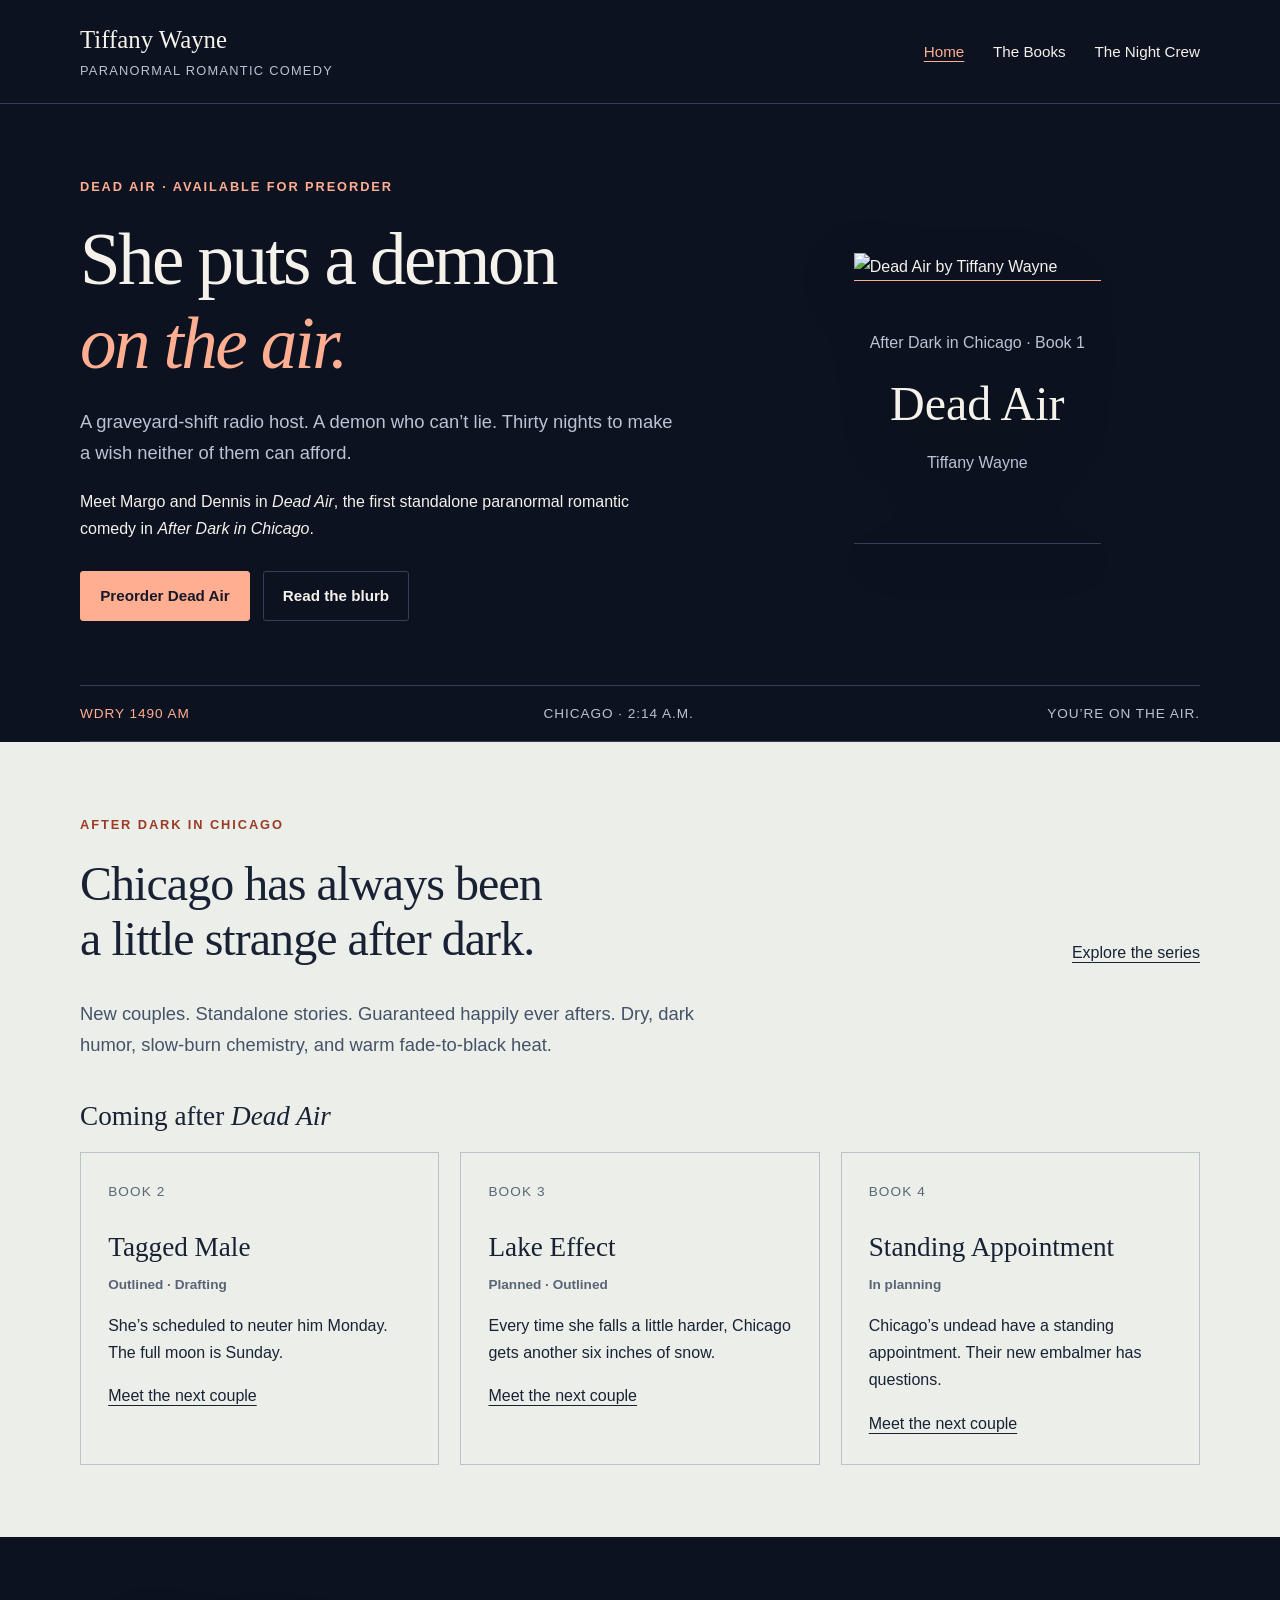
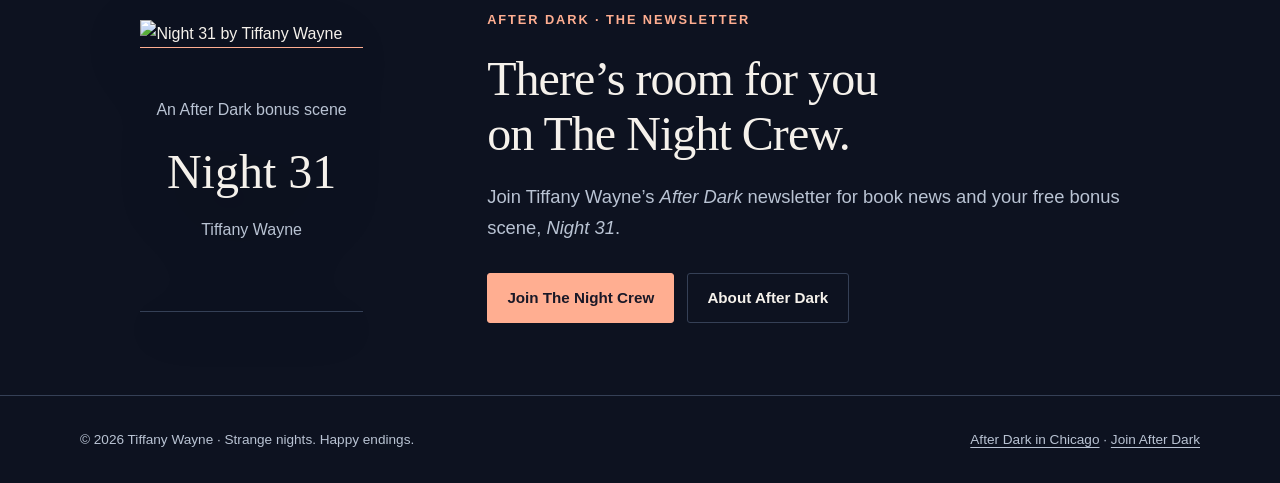
==== index.html @ 0538eb03 "Add files via upload" ====
<!doctype html>
<html lang="en"><head><meta charset="utf-8"><meta name="viewport" content="width=device-width,initial-scale=1"><title>Paranormal Romcoms After Dark | Tiffany Wayne</title><meta name="description" content="Discover Dead Air, a paranormal romantic comedy by Tiffany Wayne. Preorder Book 1 of After Dark in Chicago and join The Night Crew."><meta name="theme-color" content="#0d1220"><link rel="icon" href="assets/favicon.svg" type="image/svg+xml"><link rel="stylesheet" href="styles.css"><script src="site.js" defer></script></head><body><a class="skip" href="#main">Skip to content</a><header class="header"><div class="wrap nav"><a class="brand" href="index.html"><strong>Tiffany Wayne</strong><span>Paranormal romantic comedy</span></a><nav aria-label="Main navigation"><a href="index.html" aria-current="page">Home</a><a href="after-dark-in-chicago.html">The Books</a><a href="newsletter.html">The Night Crew</a></nav></div></header><main id="main"><div class="wrap"><section class="hero"><div><p class="eyebrow">Dead Air · Available for preorder</p><h1>She puts a demon<br><em>on the air.</em></h1><p class="lede">A graveyard-shift radio host. A demon who can’t lie. Thirty nights to make a wish neither of them can afford.</p><p>Meet Margo and Dennis in <em>Dead Air</em>, the first standalone paranormal romantic comedy in <em>After Dark in Chicago</em>.</p><div class="buttons"><a class="button" href="https://www.amazon.com/dp/B0HLY9PJB9">Preorder Dead Air</a><a class="button secondary" href="after-dark-in-chicago.html#dead-air">Read the blurb</a></div></div><div class="cover"><img data-cover src="assets/dead-air.webp" alt="Dead Air by Tiffany Wayne" fetchpriority="high" decoding="async"><div class="cover-fallback"><p>After Dark in Chicago · Book 1</p><strong>Dead Air</strong><p>Tiffany Wayne</p></div></div></section><div class="signal"><span>WDRY 1490 AM</span><span>Chicago · 2:14 a.m.</span><span>You’re on the air.</span></div></div><section class="section light"><div class="wrap"><p class="eyebrow">After Dark in Chicago</p><div class="section-head"><h2>Chicago has always been<br>a little strange after dark.</h2><a href="after-dark-in-chicago.html">Explore the series</a></div><p class="lede">New couples. Standalone stories. Guaranteed happily ever afters. Dry, dark humor, slow-burn chemistry, and warm fade-to-black heat.</p><h3 style="margin-top:2.5rem">Coming after <em>Dead Air</em></h3><div class="grid"><article class="card"><p class="number">BOOK 2</p><h3>Tagged Male</h3><p class="status">Outlined · Drafting</p><p>She’s scheduled to neuter him Monday. The full moon is Sunday.</p><a href="after-dark-in-chicago.html#tagged-male">Meet the next couple</a></article><article class="card"><p class="number">BOOK 3</p><h3>Lake Effect</h3><p class="status">Planned · Outlined</p><p>Every time she falls a little harder, Chicago gets another six inches of snow.</p><a href="after-dark-in-chicago.html#lake-effect">Meet the next couple</a></article><article class="card"><p class="number">BOOK 4</p><h3>Standing Appointment</h3><p class="status">In planning</p><p>Chicago’s undead have a standing appointment. Their new embalmer has questions.</p><a href="after-dark-in-chicago.html#standing-appointment">Meet the next couple</a></article></div></div></section><section class="section"><div class="wrap crew"><div class="cover"><img data-cover src="assets/night-31.webp" alt="Night 31 by Tiffany Wayne" loading="lazy" decoding="async"><div class="cover-fallback"><p>An After Dark bonus scene</p><strong>Night 31</strong><p>Tiffany Wayne</p></div></div><div><p class="eyebrow">After Dark · The newsletter</p><h2>There’s room for you<br>on The Night Crew.</h2><p class="lede">Join Tiffany Wayne’s <em>After Dark</em> newsletter for book news and your free bonus scene, <em>Night 31</em>.</p><div class="buttons"><a class="button" href="https://tiffany-wayne.kit.com/d0032a8fa7">Join The Night Crew</a><a class="button secondary" href="newsletter.html">About After Dark</a></div></div></div></section></main><footer class="footer"><div class="wrap footer-inner"><p>© 2026 Tiffany Wayne · Strange nights. Happy endings.</p><p><a href="after-dark-in-chicago.html">After Dark in Chicago</a> · <a href="https://tiffany-wayne.kit.com/d0032a8fa7">Join After Dark</a></p></div></footer></body></html>
---- styles.css ----
:root{--bg:#0d1220;--panel:#151e30;--ink:#f5f1eb;--muted:#b9c3d3;--accent:#ffae91;--line:#354056;--light:#ebeee9;--dark:#192234}*{box-sizing:border-box}html{scroll-behavior:smooth;scroll-padding-top:2rem}body{margin:0;background:var(--bg);color:var(--ink);font-family:Arial,Helvetica,sans-serif;font-size:1rem;line-height:1.7}a{color:inherit;text-underline-offset:.25em}a:hover{color:var(--accent)}a:focus-visible,summary:focus-visible{outline:3px solid #8ee1de;outline-offset:5px}img{max-width:100%;height:auto;display:block}.wrap{width:min(1120px,calc(100% - 3rem));margin:auto}.skip{position:absolute;top:-100px;left:1rem;background:var(--ink);color:var(--bg);padding:.5rem;z-index:4}.skip:focus{top:1rem}.header{border-bottom:1px solid var(--line)}.nav{display:flex;justify-content:space-between;align-items:center;gap:2rem;padding:1.5rem 0}.brand{text-decoration:none;display:grid;line-height:1.3;flex-shrink:0}.brand strong{font-family:Georgia,serif;font-size:1.55rem;font-weight:normal}.brand span{font-size:.8rem;color:var(--muted);letter-spacing:.1em;text-transform:uppercase;margin-top:.4rem}nav{display:flex;gap:1.8rem;align-items:center;flex-wrap:wrap}nav a{text-decoration:none;font-size:.95rem}nav a[aria-current=page]{color:var(--accent);text-decoration:underline}.eyebrow{font-size:.8rem;font-weight:bold;text-transform:uppercase;letter-spacing:.15em;color:var(--accent);margin:0 0 1.25rem}.hero{padding:4.5rem 0 4rem;display:grid;grid-template-columns:1.15fr .85fr;gap:4.5rem;align-items:center}h1,h2,h3{font-family:Georgia,'Times New Roman',serif;font-weight:normal;line-height:1.15;margin:0 0 1.25rem}h1{font-size:clamp(2.65rem,5.7vw,4.7rem);letter-spacing:-.035em}h1 em{color:var(--accent);font-style:italic}h2{font-size:clamp(2rem,4vw,3rem);letter-spacing:-.02em}h3{font-size:1.7rem}p{margin:0 0 1.2rem}.lede{font-size:1.15rem;color:var(--muted);max-width:40rem}.buttons{display:flex;flex-wrap:wrap;gap:.8rem;margin-top:1.8rem}.button{display:inline-flex;justify-content:center;align-items:center;text-align:center;min-height:48px;padding:.7rem 1.2rem;background:var(--accent);color:#191827;font-weight:bold;text-decoration:none;border:1px solid var(--accent);border-radius:3px;font-size:.95rem}.button:hover{background:#ffd2be;color:#191827}.button.secondary{background:transparent;color:var(--ink);border-color:var(--line)}.button.secondary:hover{border-color:var(--accent);color:var(--accent)}.cover{max-width:330px;margin:0 auto;filter:drop-shadow(0 18px 28px #0006)}.cover img{width:100%;height:auto}.cover-fallback{border-top:1px solid var(--accent);border-bottom:1px solid var(--line);padding:3rem 1rem;text-align:center}.cover-fallback p{color:var(--muted)}.cover-fallback strong{font:normal 3rem/1.2 Georgia,serif;display:block;margin:1rem 0}.cover-fallback.hidden{display:none}.signal{display:flex;justify-content:space-between;gap:1rem;border-top:1px solid var(--line);border-bottom:1px solid var(--line);padding:1rem 0;color:var(--muted);font-size:.85rem;letter-spacing:.07em;text-transform:uppercase}.signal span:first-child{color:var(--accent)}.section{padding:4.5rem 0}.light{background:var(--light);color:var(--dark)}.light .eyebrow{color:#9a3c25}.light .lede,.light .muted{color:#455268}.section-head{display:flex;justify-content:space-between;align-items:end;gap:2rem;margin-bottom:2rem}.section-head h2{margin-bottom:0}.section-head a{flex-shrink:0}.grid{display:grid;grid-template-columns:repeat(3,1fr);gap:1.3rem}.card{border:1px solid #bac3c7;padding:1.7rem}.card .number{font-size:.85rem;color:#5c6775;margin-bottom:1.8rem;letter-spacing:.08em}.card h3{margin-bottom:.6rem}.card p{margin-bottom:1rem}.card .status{font-size:.85rem;font-weight:bold;color:#596476}.crew{display:grid;grid-template-columns:.65fr 1.35fr;gap:4rem;align-items:center}.crew .cover{max-width:230px}.crew h2{max-width:42rem}.muted{color:var(--muted)}.footer{border-top:1px solid var(--line);padding:2rem 0;font-size:.85rem;color:var(--muted)}.footer-inner{display:flex;justify-content:space-between;gap:2rem;flex-wrap:wrap}.footer p{margin:0}.page-intro{max-width:850px;padding:4rem 0 3rem}.page-intro h1{font-size:clamp(2.5rem,5vw,4rem)}.page-intro .hook{font-family:Georgia,serif;font-size:1.5rem;color:var(--accent);line-height:1.5}.book{display:grid;grid-template-columns:270px 1fr;gap:3.5rem;padding:3.5rem 0;border-top:1px solid var(--line);align-items:start}.book h2{font-size:2.8rem}.book .cover{width:100%}.book-label{color:var(--accent);text-transform:uppercase;font-size:.8rem;letter-spacing:.12em;margin-bottom:.7rem}.book-hook{font-family:Georgia,serif;font-size:1.4rem;line-height:1.5}.book-text{max-width:720px}.book.planned{grid-template-columns:200px 1fr}.book-side{font:normal 2rem/1.4 Georgia,serif;color:var(--muted)}.book-side span{display:block;font:normal .8rem/1.5 Arial,sans-serif;color:var(--accent);text-transform:uppercase;letter-spacing:.12em;margin-top:1rem}.newsletter-hero{padding:4rem 0}.newsletter-hero .hero{padding:0}.newsletter-hero h1{font-size:clamp(3rem,6vw,4.8rem)}.note{font-size:.9rem;color:var(--muted);margin-top:1rem}.newsletter-copy{max-width:760px}.newsletter-copy h2{font-size:2rem}.newsletter-copy p{max-width:680px}details{border-top:1px solid var(--line);padding:1.2rem 0}summary{cursor:pointer;font-weight:bold}details p{margin-top:1rem}::selection{background:#ffae91;color:#101524}@media(max-width:800px){.nav{align-items:start;gap:1rem;flex-direction:column}nav{gap:1.2rem}.hero{grid-template-columns:1fr 280px;gap:2rem;padding:3rem 0}.grid{grid-template-columns:1fr}.card .number{margin-bottom:.8rem}.crew{gap:2rem;grid-template-columns:200px 1fr}.book{grid-template-columns:220px 1fr;gap:2rem}.book.planned{grid-template-columns:140px 1fr}.section-head{align-items:start;flex-direction:column;gap:1rem}}@media(max-width:600px){.wrap{width:calc(100% - 2rem)}nav{gap:1rem;font-size:.9rem}.brand span{font-size:.75rem}.hero{grid-template-columns:1fr;gap:2.5rem;padding:2.5rem 0}.hero .cover{width:240px}.section{padding:3rem 0}.signal{font-size:.7rem;flex-wrap:wrap}.crew{grid-template-columns:1fr;gap:2rem}.crew .cover{width:190px}.book,.book.planned{grid-template-columns:1fr;gap:1.5rem;padding:2.5rem 0}.book .cover{max-width:220px}.book-side{font-size:1.3rem}.book-side span{display:inline;margin-left:.6rem}.page-intro{padding:2.5rem 0}.newsletter-hero{padding:2.5rem 0}.buttons .button{flex-grow:1}.footer-inner{gap:1rem}}@media(prefers-reduced-motion:reduce){html{scroll-behavior:auto}}
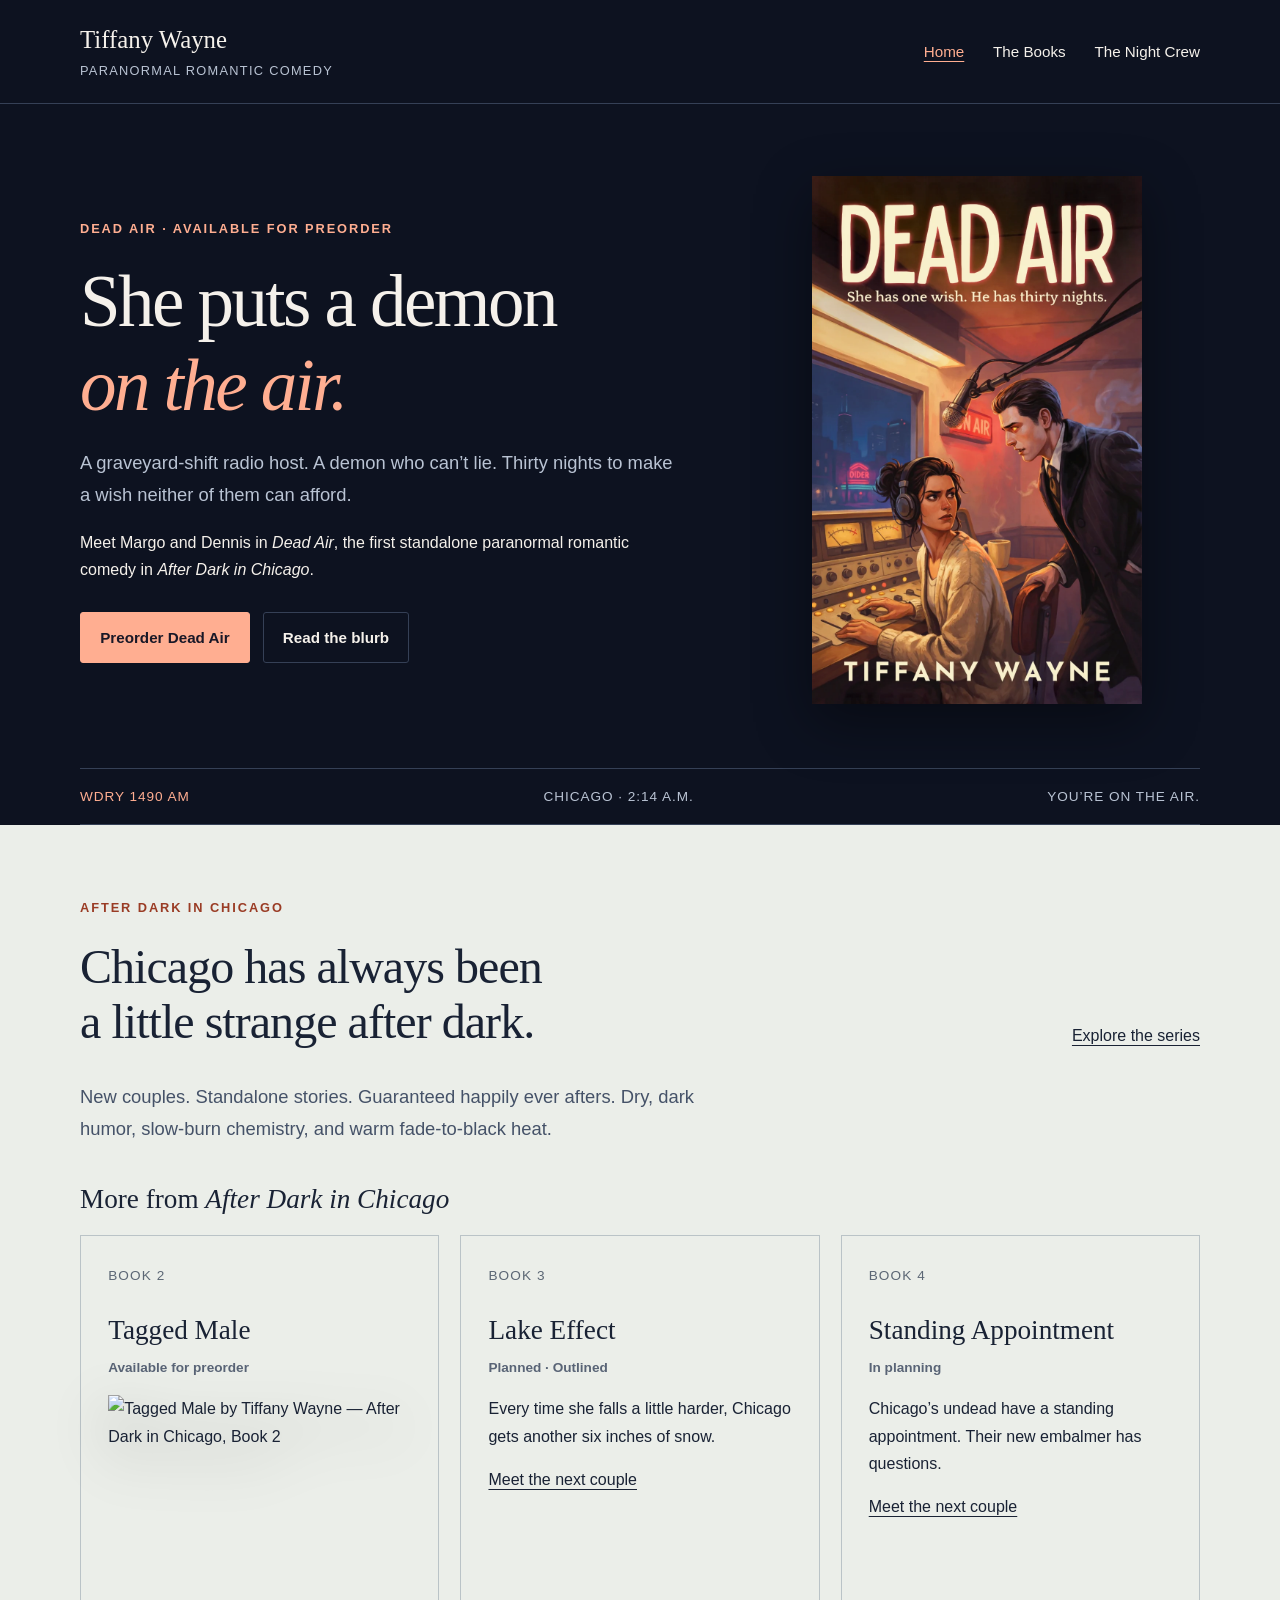
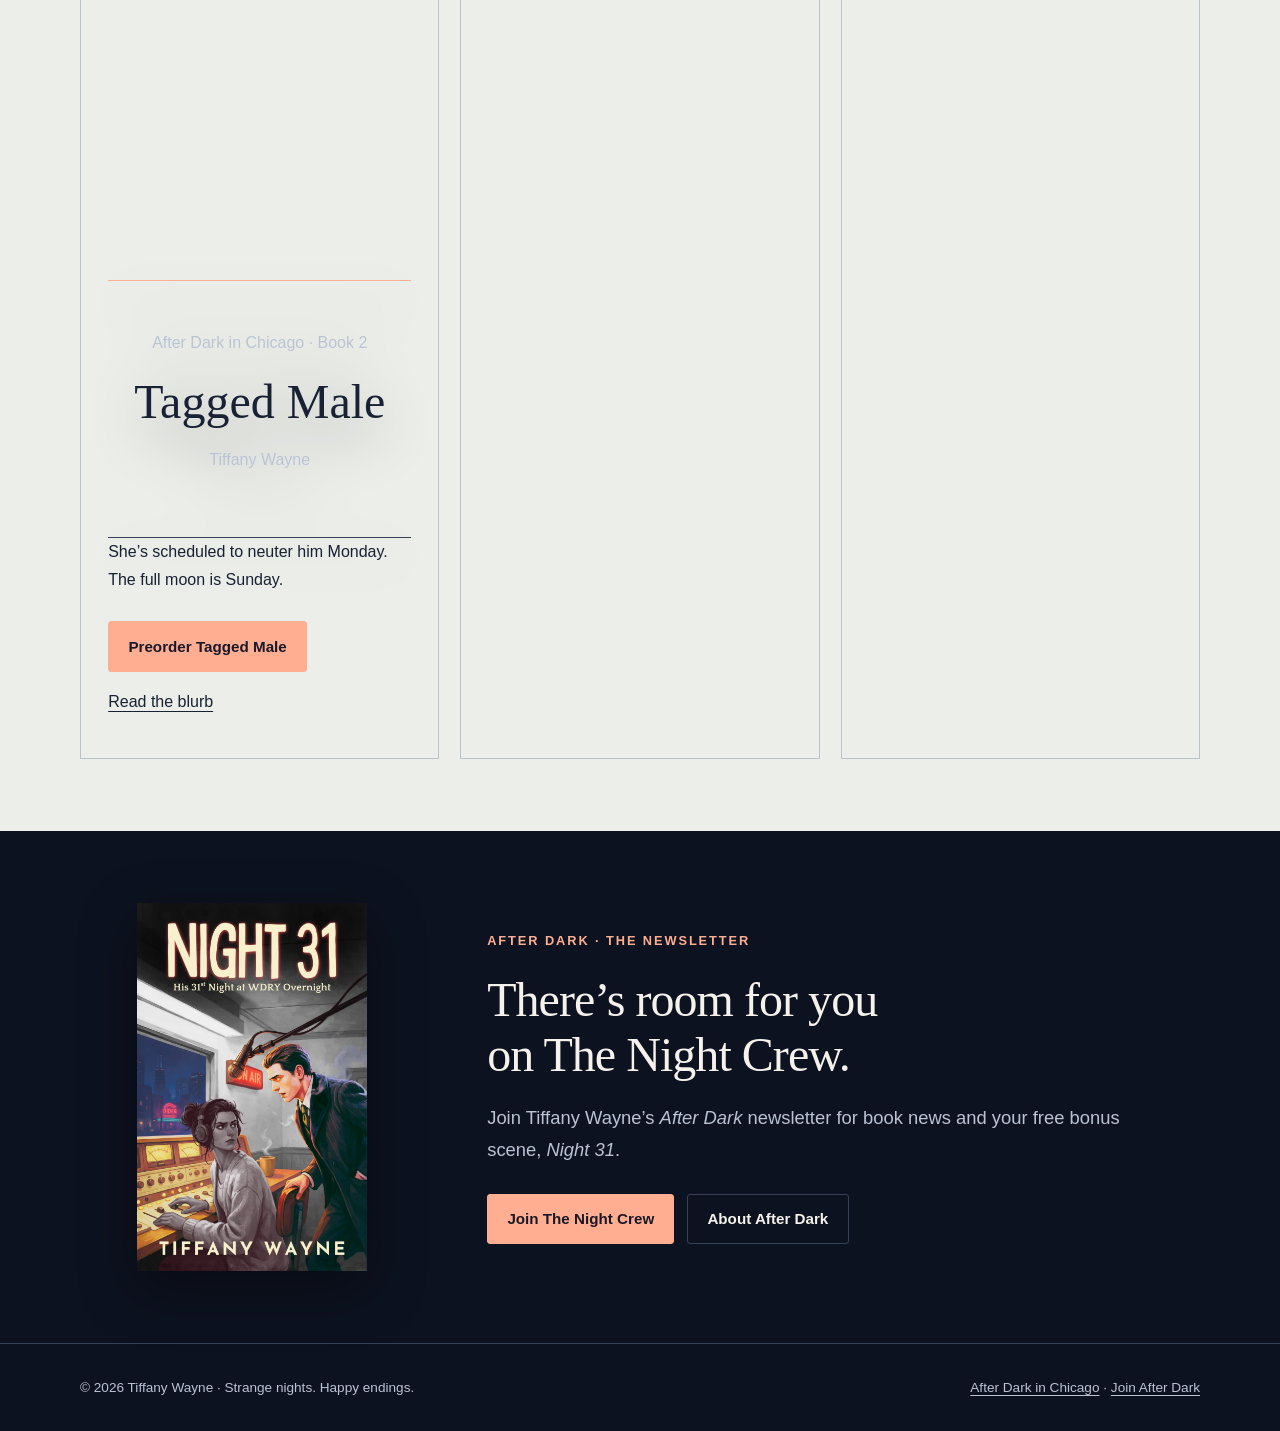
==== commit bbc1f981: "Add files via upload Update website for Book 2 preorder" ====
--- a/index.html
+++ b/index.html
@@ -1,2 +1,2 @@
 <!doctype html>
-<html lang="en"><head><meta charset="utf-8"><meta name="viewport" content="width=device-width,initial-scale=1"><title>Paranormal Romcoms After Dark | Tiffany Wayne</title><meta name="description" content="Discover Dead Air, a paranormal romantic comedy by Tiffany Wayne. Preorder Book 1 of After Dark in Chicago and join The Night Crew."><meta name="theme-color" content="#0d1220"><link rel="icon" href="assets/favicon.svg" type="image/svg+xml"><link rel="stylesheet" href="styles.css"><script src="site.js" defer></script></head><body><a class="skip" href="#main">Skip to content</a><header class="header"><div class="wrap nav"><a class="brand" href="index.html"><strong>Tiffany Wayne</strong><span>Paranormal romantic comedy</span></a><nav aria-label="Main navigation"><a href="index.html" aria-current="page">Home</a><a href="after-dark-in-chicago.html">The Books</a><a href="newsletter.html">The Night Crew</a></nav></div></header><main id="main"><div class="wrap"><section class="hero"><div><p class="eyebrow">Dead Air · Available for preorder</p><h1>She puts a demon<br><em>on the air.</em></h1><p class="lede">A graveyard-shift radio host. A demon who can’t lie. Thirty nights to make a wish neither of them can afford.</p><p>Meet Margo and Dennis in <em>Dead Air</em>, the first standalone paranormal romantic comedy in <em>After Dark in Chicago</em>.</p><div class="buttons"><a class="button" href="https://www.amazon.com/dp/B0HLY9PJB9">Preorder Dead Air</a><a class="button secondary" href="after-dark-in-chicago.html#dead-air">Read the blurb</a></div></div><div class="cover"><img data-cover src="assets/dead-air.webp" alt="Dead Air by Tiffany Wayne" fetchpriority="high" decoding="async"><div class="cover-fallback"><p>After Dark in Chicago · Book 1</p><strong>Dead Air</strong><p>Tiffany Wayne</p></div></div></section><div class="signal"><span>WDRY 1490 AM</span><span>Chicago · 2:14 a.m.</span><span>You’re on the air.</span></div></div><section class="section light"><div class="wrap"><p class="eyebrow">After Dark in Chicago</p><div class="section-head"><h2>Chicago has always been<br>a little strange after dark.</h2><a href="after-dark-in-chicago.html">Explore the series</a></div><p class="lede">New couples. Standalone stories. Guaranteed happily ever afters. Dry, dark humor, slow-burn chemistry, and warm fade-to-black heat.</p><h3 style="margin-top:2.5rem">Coming after <em>Dead Air</em></h3><div class="grid"><article class="card"><p class="number">BOOK 2</p><h3>Tagged Male</h3><p class="status">Outlined · Drafting</p><p>She’s scheduled to neuter him Monday. The full moon is Sunday.</p><a href="after-dark-in-chicago.html#tagged-male">Meet the next couple</a></article><article class="card"><p class="number">BOOK 3</p><h3>Lake Effect</h3><p class="status">Planned · Outlined</p><p>Every time she falls a little harder, Chicago gets another six inches of snow.</p><a href="after-dark-in-chicago.html#lake-effect">Meet the next couple</a></article><article class="card"><p class="number">BOOK 4</p><h3>Standing Appointment</h3><p class="status">In planning</p><p>Chicago’s undead have a standing appointment. Their new embalmer has questions.</p><a href="after-dark-in-chicago.html#standing-appointment">Meet the next couple</a></article></div></div></section><section class="section"><div class="wrap crew"><div class="cover"><img data-cover src="assets/night-31.webp" alt="Night 31 by Tiffany Wayne" loading="lazy" decoding="async"><div class="cover-fallback"><p>An After Dark bonus scene</p><strong>Night 31</strong><p>Tiffany Wayne</p></div></div><div><p class="eyebrow">After Dark · The newsletter</p><h2>There’s room for you<br>on The Night Crew.</h2><p class="lede">Join Tiffany Wayne’s <em>After Dark</em> newsletter for book news and your free bonus scene, <em>Night 31</em>.</p><div class="buttons"><a class="button" href="https://tiffany-wayne.kit.com/d0032a8fa7">Join The Night Crew</a><a class="button secondary" href="newsletter.html">About After Dark</a></div></div></div></section></main><footer class="footer"><div class="wrap footer-inner"><p>© 2026 Tiffany Wayne · Strange nights. Happy endings.</p><p><a href="after-dark-in-chicago.html">After Dark in Chicago</a> · <a href="https://tiffany-wayne.kit.com/d0032a8fa7">Join After Dark</a></p></div></footer></body></html>+<html lang="en"><head><meta charset="utf-8"><meta name="viewport" content="width=device-width,initial-scale=1"><title>Paranormal Romcoms After Dark | Tiffany Wayne</title><meta name="description" content="Discover Dead Air and Tagged Male, standalone paranormal romantic comedies by Tiffany Wayne. Preorder Books 1 and 2 of After Dark in Chicago and join The Night Crew."><meta name="theme-color" content="#0d1220"><link rel="icon" href="assets/favicon.svg" type="image/svg+xml"><link rel="stylesheet" href="styles.css"><script src="site.js" defer></script></head><body><a class="skip" href="#main">Skip to content</a><header class="header"><div class="wrap nav"><a class="brand" href="index.html"><strong>Tiffany Wayne</strong><span>Paranormal romantic comedy</span></a><nav aria-label="Main navigation"><a href="index.html" aria-current="page">Home</a><a href="after-dark-in-chicago.html">The Books</a><a href="newsletter.html">The Night Crew</a></nav></div></header><main id="main"><div class="wrap"><section class="hero"><div><p class="eyebrow">Dead Air · Available for preorder</p><h1>She puts a demon<br><em>on the air.</em></h1><p class="lede">A graveyard-shift radio host. A demon who can’t lie. Thirty nights to make a wish neither of them can afford.</p><p>Meet Margo and Dennis in <em>Dead Air</em>, the first standalone paranormal romantic comedy in <em>After Dark in Chicago</em>.</p><div class="buttons"><a class="button" href="https://www.amazon.com/dp/B0HLY9PJB9">Preorder Dead Air</a><a class="button secondary" href="after-dark-in-chicago.html#dead-air">Read the blurb</a></div></div><div class="cover"><img data-cover src="assets/dead-air.webp" alt="Dead Air by Tiffany Wayne" fetchpriority="high" decoding="async"><div class="cover-fallback"><p>After Dark in Chicago · Book 1</p><strong>Dead Air</strong><p>Tiffany Wayne</p></div></div></section><div class="signal"><span>WDRY 1490 AM</span><span>Chicago · 2:14 a.m.</span><span>You’re on the air.</span></div></div><section class="section light"><div class="wrap"><p class="eyebrow">After Dark in Chicago</p><div class="section-head"><h2>Chicago has always been<br>a little strange after dark.</h2><a href="after-dark-in-chicago.html">Explore the series</a></div><p class="lede">New couples. Standalone stories. Guaranteed happily ever afters. Dry, dark humor, slow-burn chemistry, and warm fade-to-black heat.</p><h3 style="margin-top:2.5rem">More from <em>After Dark in Chicago</em></h3><div class="grid"><article class="card"><p class="number">BOOK 2</p><h3>Tagged Male</h3><p class="status">Available for preorder</p><div class="cover"><img data-cover src="assets/tagged-male-660.webp" srcset="assets/tagged-male-330.webp 330w, assets/tagged-male-660.webp 660w" sizes="(max-width: 600px) 220px, (max-width: 800px) 330px, 270px" width="660" height="1056" alt="Tagged Male by Tiffany Wayne — After Dark in Chicago, Book 2" loading="lazy" decoding="async"><div class="cover-fallback"><p>After Dark in Chicago · Book 2</p><strong>Tagged Male</strong><p>Tiffany Wayne</p></div></div><p>She’s scheduled to neuter him Monday. The full moon is Sunday.</p><div class="buttons"><a class="button" href="https://www.amazon.com/dp/B0HMGWNJTV">Preorder Tagged Male</a></div><p style="margin-top:1rem"><a href="after-dark-in-chicago.html#tagged-male">Read the blurb</a></p></article><article class="card"><p class="number">BOOK 3</p><h3>Lake Effect</h3><p class="status">Planned · Outlined</p><p>Every time she falls a little harder, Chicago gets another six inches of snow.</p><a href="after-dark-in-chicago.html#lake-effect">Meet the next couple</a></article><article class="card"><p class="number">BOOK 4</p><h3>Standing Appointment</h3><p class="status">In planning</p><p>Chicago’s undead have a standing appointment. Their new embalmer has questions.</p><a href="after-dark-in-chicago.html#standing-appointment">Meet the next couple</a></article></div></div></section><section class="section"><div class="wrap crew"><div class="cover"><img data-cover src="assets/night-31.webp" alt="Night 31 by Tiffany Wayne" loading="lazy" decoding="async"><div class="cover-fallback"><p>An After Dark bonus scene</p><strong>Night 31</strong><p>Tiffany Wayne</p></div></div><div><p class="eyebrow">After Dark · The newsletter</p><h2>There’s room for you<br>on The Night Crew.</h2><p class="lede">Join Tiffany Wayne’s <em>After Dark</em> newsletter for book news and your free bonus scene, <em>Night 31</em>.</p><div class="buttons"><a class="button" href="https://tiffany-wayne.kit.com/d0032a8fa7">Join The Night Crew</a><a class="button secondary" href="newsletter.html">About After Dark</a></div></div></div></section></main><footer class="footer"><div class="wrap footer-inner"><p>© 2026 Tiffany Wayne · Strange nights. Happy endings.</p><p><a href="after-dark-in-chicago.html">After Dark in Chicago</a> · <a href="https://tiffany-wayne.kit.com/d0032a8fa7">Join After Dark</a></p></div></footer></body></html>
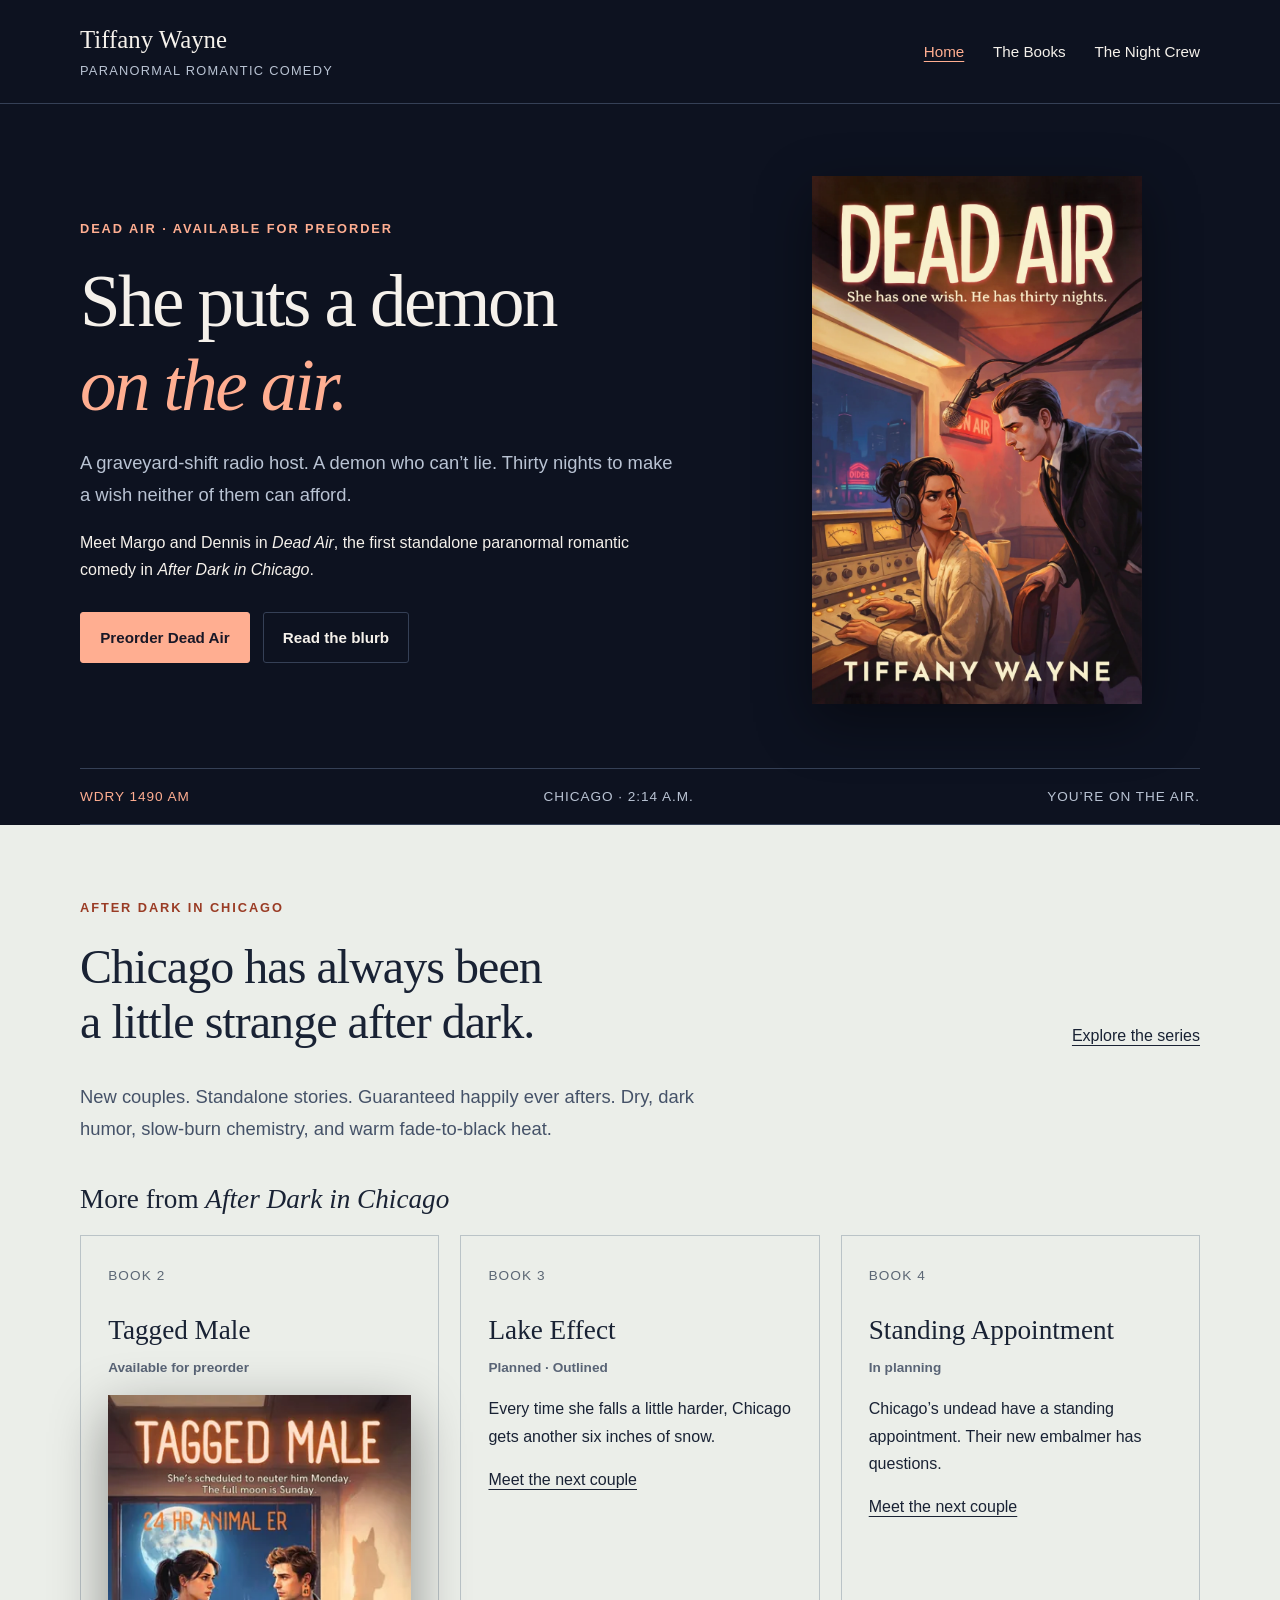
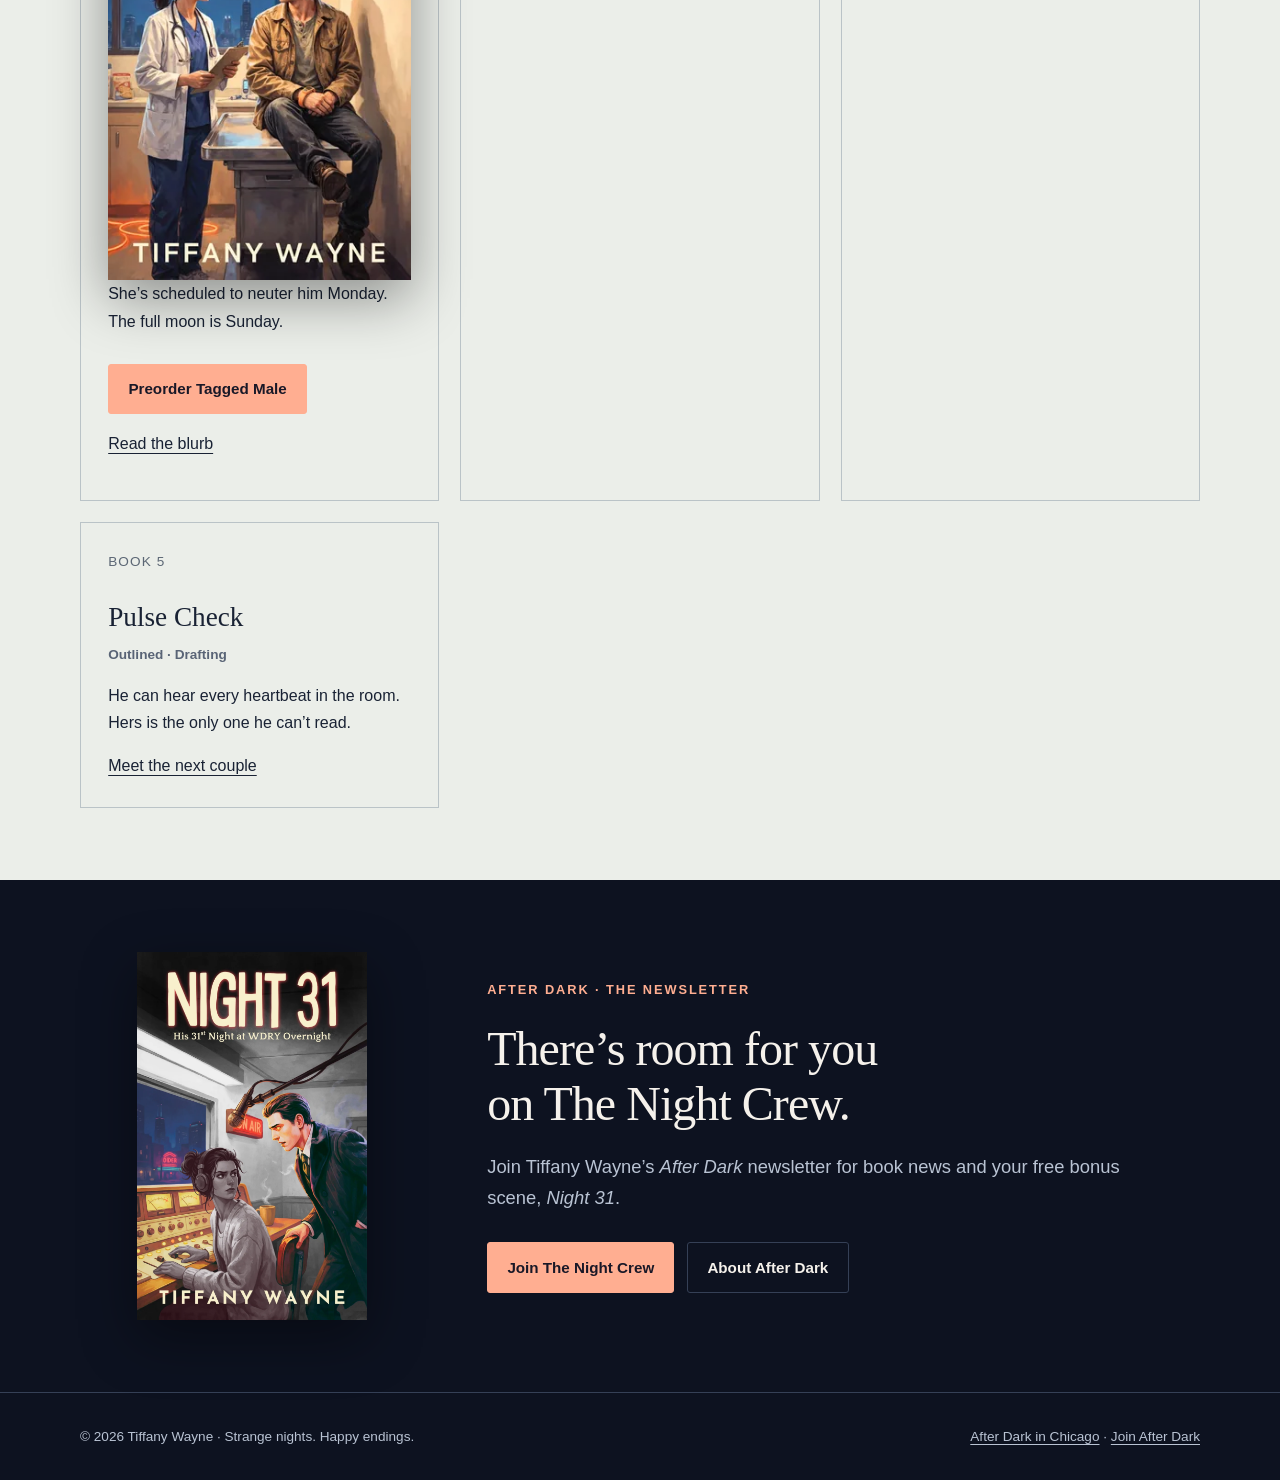
==== commit 543814b3: "Add files via upload Adding Book 5." ====
--- a/index.html
+++ b/index.html
@@ -1,2 +1,2 @@
 <!doctype html>
-<html lang="en"><head><meta charset="utf-8"><meta name="viewport" content="width=device-width,initial-scale=1"><title>Paranormal Romcoms After Dark | Tiffany Wayne</title><meta name="description" content="Discover Dead Air and Tagged Male, standalone paranormal romantic comedies by Tiffany Wayne. Preorder Books 1 and 2 of After Dark in Chicago and join The Night Crew."><meta name="theme-color" content="#0d1220"><link rel="icon" href="assets/favicon.svg" type="image/svg+xml"><link rel="stylesheet" href="styles.css"><script src="site.js" defer></script></head><body><a class="skip" href="#main">Skip to content</a><header class="header"><div class="wrap nav"><a class="brand" href="index.html"><strong>Tiffany Wayne</strong><span>Paranormal romantic comedy</span></a><nav aria-label="Main navigation"><a href="index.html" aria-current="page">Home</a><a href="after-dark-in-chicago.html">The Books</a><a href="newsletter.html">The Night Crew</a></nav></div></header><main id="main"><div class="wrap"><section class="hero"><div><p class="eyebrow">Dead Air · Available for preorder</p><h1>She puts a demon<br><em>on the air.</em></h1><p class="lede">A graveyard-shift radio host. A demon who can’t lie. Thirty nights to make a wish neither of them can afford.</p><p>Meet Margo and Dennis in <em>Dead Air</em>, the first standalone paranormal romantic comedy in <em>After Dark in Chicago</em>.</p><div class="buttons"><a class="button" href="https://www.amazon.com/dp/B0HLY9PJB9">Preorder Dead Air</a><a class="button secondary" href="after-dark-in-chicago.html#dead-air">Read the blurb</a></div></div><div class="cover"><img data-cover src="assets/dead-air.webp" alt="Dead Air by Tiffany Wayne" fetchpriority="high" decoding="async"><div class="cover-fallback"><p>After Dark in Chicago · Book 1</p><strong>Dead Air</strong><p>Tiffany Wayne</p></div></div></section><div class="signal"><span>WDRY 1490 AM</span><span>Chicago · 2:14 a.m.</span><span>You’re on the air.</span></div></div><section class="section light"><div class="wrap"><p class="eyebrow">After Dark in Chicago</p><div class="section-head"><h2>Chicago has always been<br>a little strange after dark.</h2><a href="after-dark-in-chicago.html">Explore the series</a></div><p class="lede">New couples. Standalone stories. Guaranteed happily ever afters. Dry, dark humor, slow-burn chemistry, and warm fade-to-black heat.</p><h3 style="margin-top:2.5rem">More from <em>After Dark in Chicago</em></h3><div class="grid"><article class="card"><p class="number">BOOK 2</p><h3>Tagged Male</h3><p class="status">Available for preorder</p><div class="cover"><img data-cover src="assets/tagged-male-660.webp" srcset="assets/tagged-male-330.webp 330w, assets/tagged-male-660.webp 660w" sizes="(max-width: 600px) 220px, (max-width: 800px) 330px, 270px" width="660" height="1056" alt="Tagged Male by Tiffany Wayne — After Dark in Chicago, Book 2" loading="lazy" decoding="async"><div class="cover-fallback"><p>After Dark in Chicago · Book 2</p><strong>Tagged Male</strong><p>Tiffany Wayne</p></div></div><p>She’s scheduled to neuter him Monday. The full moon is Sunday.</p><div class="buttons"><a class="button" href="https://www.amazon.com/dp/B0HMGWNJTV">Preorder Tagged Male</a></div><p style="margin-top:1rem"><a href="after-dark-in-chicago.html#tagged-male">Read the blurb</a></p></article><article class="card"><p class="number">BOOK 3</p><h3>Lake Effect</h3><p class="status">Planned · Outlined</p><p>Every time she falls a little harder, Chicago gets another six inches of snow.</p><a href="after-dark-in-chicago.html#lake-effect">Meet the next couple</a></article><article class="card"><p class="number">BOOK 4</p><h3>Standing Appointment</h3><p class="status">In planning</p><p>Chicago’s undead have a standing appointment. Their new embalmer has questions.</p><a href="after-dark-in-chicago.html#standing-appointment">Meet the next couple</a></article></div></div></section><section class="section"><div class="wrap crew"><div class="cover"><img data-cover src="assets/night-31.webp" alt="Night 31 by Tiffany Wayne" loading="lazy" decoding="async"><div class="cover-fallback"><p>An After Dark bonus scene</p><strong>Night 31</strong><p>Tiffany Wayne</p></div></div><div><p class="eyebrow">After Dark · The newsletter</p><h2>There’s room for you<br>on The Night Crew.</h2><p class="lede">Join Tiffany Wayne’s <em>After Dark</em> newsletter for book news and your free bonus scene, <em>Night 31</em>.</p><div class="buttons"><a class="button" href="https://tiffany-wayne.kit.com/d0032a8fa7">Join The Night Crew</a><a class="button secondary" href="newsletter.html">About After Dark</a></div></div></div></section></main><footer class="footer"><div class="wrap footer-inner"><p>© 2026 Tiffany Wayne · Strange nights. Happy endings.</p><p><a href="after-dark-in-chicago.html">After Dark in Chicago</a> · <a href="https://tiffany-wayne.kit.com/d0032a8fa7">Join After Dark</a></p></div></footer></body></html>+<html lang="en"><head><meta charset="utf-8"><meta name="viewport" content="width=device-width,initial-scale=1"><title>Paranormal Romcoms After Dark | Tiffany Wayne</title><meta name="description" content="Discover Dead Air and Tagged Male, standalone paranormal romantic comedies by Tiffany Wayne. Preorder Books 1 and 2 of After Dark in Chicago and join The Night Crew."><meta name="theme-color" content="#0d1220"><link rel="icon" href="assets/favicon.svg" type="image/svg+xml"><link rel="stylesheet" href="styles.css"><script src="site.js" defer></script></head><body><a class="skip" href="#main">Skip to content</a><header class="header"><div class="wrap nav"><a class="brand" href="index.html"><strong>Tiffany Wayne</strong><span>Paranormal romantic comedy</span></a><nav aria-label="Main navigation"><a href="index.html" aria-current="page">Home</a><a href="after-dark-in-chicago.html">The Books</a><a href="newsletter.html">The Night Crew</a></nav></div></header><main id="main"><div class="wrap"><section class="hero"><div><p class="eyebrow">Dead Air · Available for preorder</p><h1>She puts a demon<br><em>on the air.</em></h1><p class="lede">A graveyard-shift radio host. A demon who can’t lie. Thirty nights to make a wish neither of them can afford.</p><p>Meet Margo and Dennis in <em>Dead Air</em>, the first standalone paranormal romantic comedy in <em>After Dark in Chicago</em>.</p><div class="buttons"><a class="button" href="https://www.amazon.com/dp/B0HLY9PJB9">Preorder Dead Air</a><a class="button secondary" href="after-dark-in-chicago.html#dead-air">Read the blurb</a></div></div><div class="cover"><img data-cover src="assets/dead-air.webp" alt="Dead Air by Tiffany Wayne" fetchpriority="high" decoding="async"><div class="cover-fallback"><p>After Dark in Chicago · Book 1</p><strong>Dead Air</strong><p>Tiffany Wayne</p></div></div></section><div class="signal"><span>WDRY 1490 AM</span><span>Chicago · 2:14 a.m.</span><span>You’re on the air.</span></div></div><section class="section light"><div class="wrap"><p class="eyebrow">After Dark in Chicago</p><div class="section-head"><h2>Chicago has always been<br>a little strange after dark.</h2><a href="after-dark-in-chicago.html">Explore the series</a></div><p class="lede">New couples. Standalone stories. Guaranteed happily ever afters. Dry, dark humor, slow-burn chemistry, and warm fade-to-black heat.</p><h3 style="margin-top:2.5rem">More from <em>After Dark in Chicago</em></h3><div class="grid"><article class="card"><p class="number">BOOK 2</p><h3>Tagged Male</h3><p class="status">Available for preorder</p><div class="cover"><img data-cover src="assets/tagged-male-660.webp" srcset="assets/tagged-male-330.webp 330w, assets/tagged-male-660.webp 660w" sizes="(max-width: 600px) 220px, (max-width: 800px) 330px, 270px" width="660" height="1056" alt="Tagged Male by Tiffany Wayne — After Dark in Chicago, Book 2" loading="lazy" decoding="async"><div class="cover-fallback"><p>After Dark in Chicago · Book 2</p><strong>Tagged Male</strong><p>Tiffany Wayne</p></div></div><p>She’s scheduled to neuter him Monday. The full moon is Sunday.</p><div class="buttons"><a class="button" href="https://www.amazon.com/dp/B0HMGWNJTV">Preorder Tagged Male</a></div><p style="margin-top:1rem"><a href="after-dark-in-chicago.html#tagged-male">Read the blurb</a></p></article><article class="card"><p class="number">BOOK 3</p><h3>Lake Effect</h3><p class="status">Planned · Outlined</p><p>Every time she falls a little harder, Chicago gets another six inches of snow.</p><a href="after-dark-in-chicago.html#lake-effect">Meet the next couple</a></article><article class="card"><p class="number">BOOK 4</p><h3>Standing Appointment</h3><p class="status">In planning</p><p>Chicago’s undead have a standing appointment. Their new embalmer has questions.</p><a href="after-dark-in-chicago.html#standing-appointment">Meet the next couple</a></article><article class="card"><p class="number">BOOK 5</p><h3>Pulse Check</h3><p class="status">Outlined · Drafting</p><p>He can hear every heartbeat in the room. Hers is the only one he can’t read.</p><a href="after-dark-in-chicago.html#pulse-check">Meet the next couple</a></article></div></div></section><section class="section"><div class="wrap crew"><div class="cover"><img data-cover src="assets/night-31.webp" alt="Night 31 by Tiffany Wayne" loading="lazy" decoding="async"><div class="cover-fallback"><p>An After Dark bonus scene</p><strong>Night 31</strong><p>Tiffany Wayne</p></div></div><div><p class="eyebrow">After Dark · The newsletter</p><h2>There’s room for you<br>on The Night Crew.</h2><p class="lede">Join Tiffany Wayne’s <em>After Dark</em> newsletter for book news and your free bonus scene, <em>Night 31</em>.</p><div class="buttons"><a class="button" href="https://tiffany-wayne.kit.com/d0032a8fa7">Join The Night Crew</a><a class="button secondary" href="newsletter.html">About After Dark</a></div></div></div></section></main><footer class="footer"><div class="wrap footer-inner"><p>© 2026 Tiffany Wayne · Strange nights. Happy endings.</p><p><a href="after-dark-in-chicago.html">After Dark in Chicago</a> · <a href="https://tiffany-wayne.kit.com/d0032a8fa7">Join After Dark</a></p></div></footer></body></html>
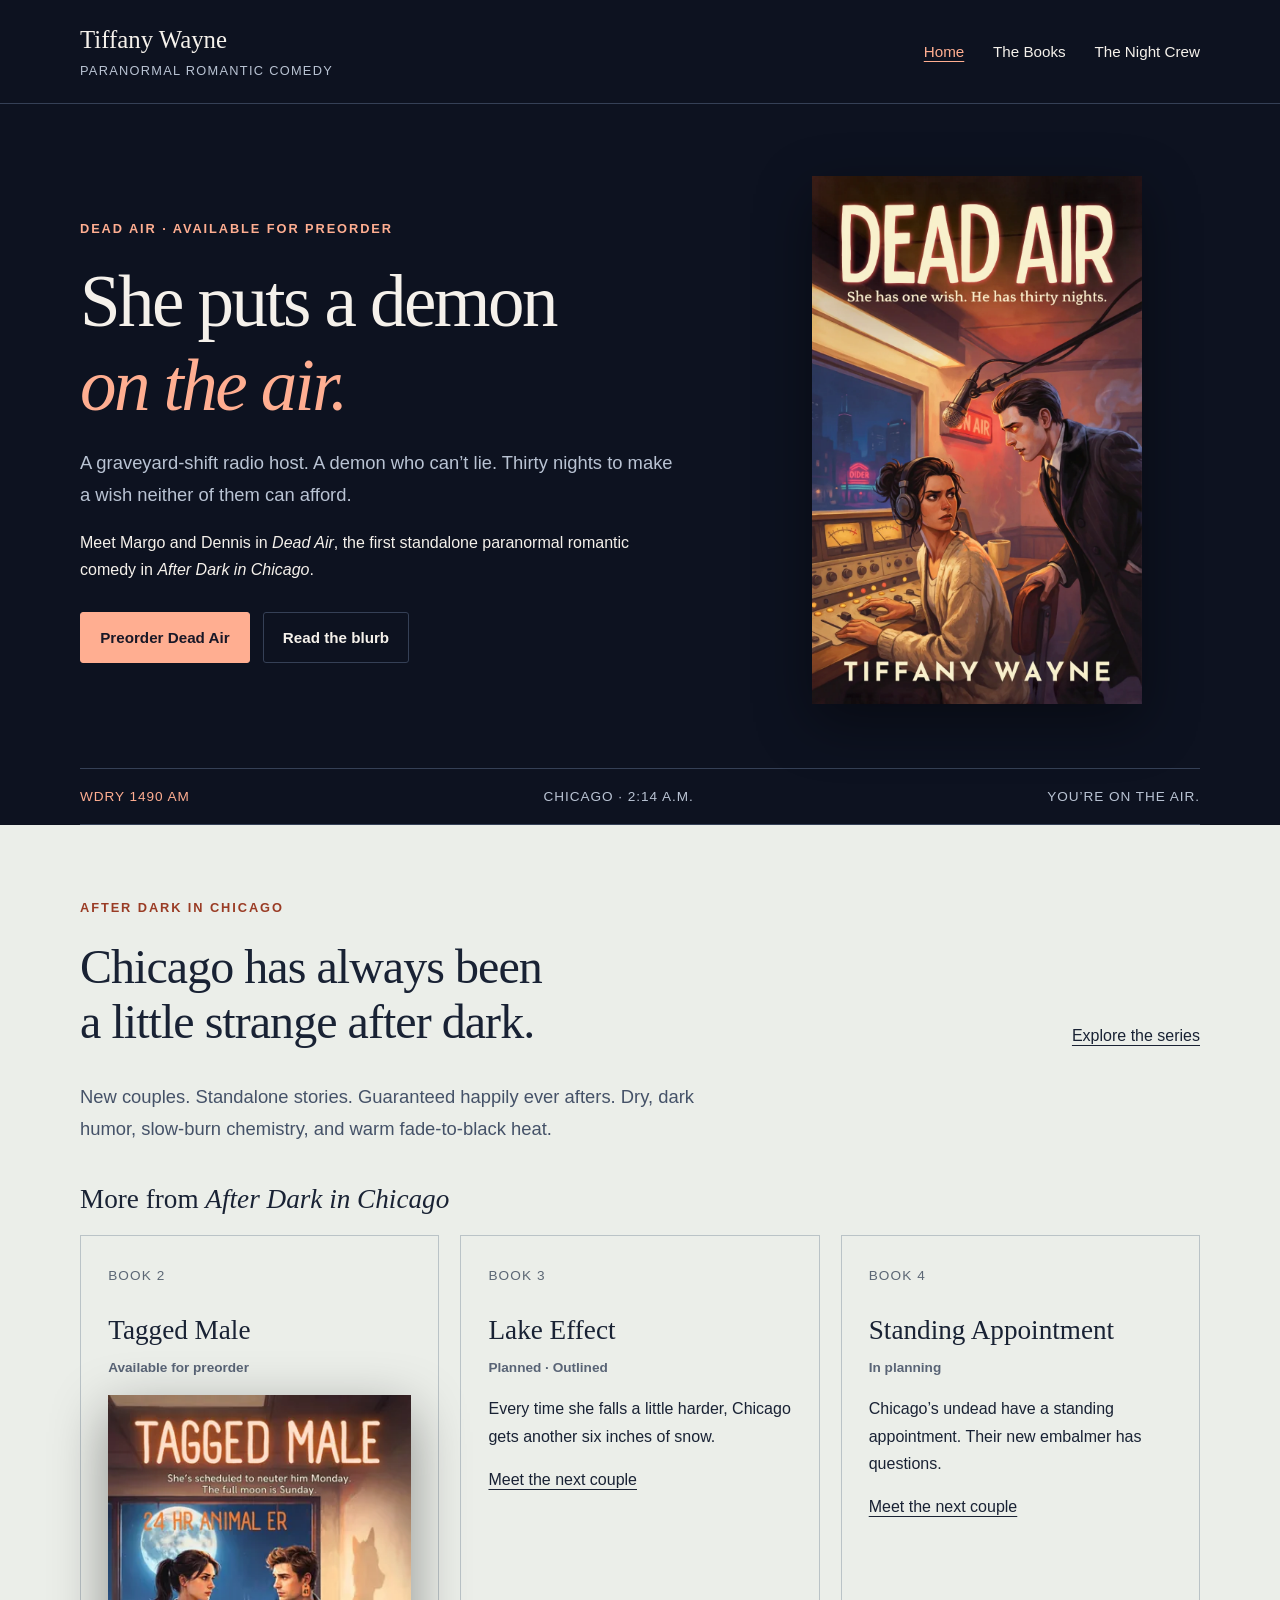
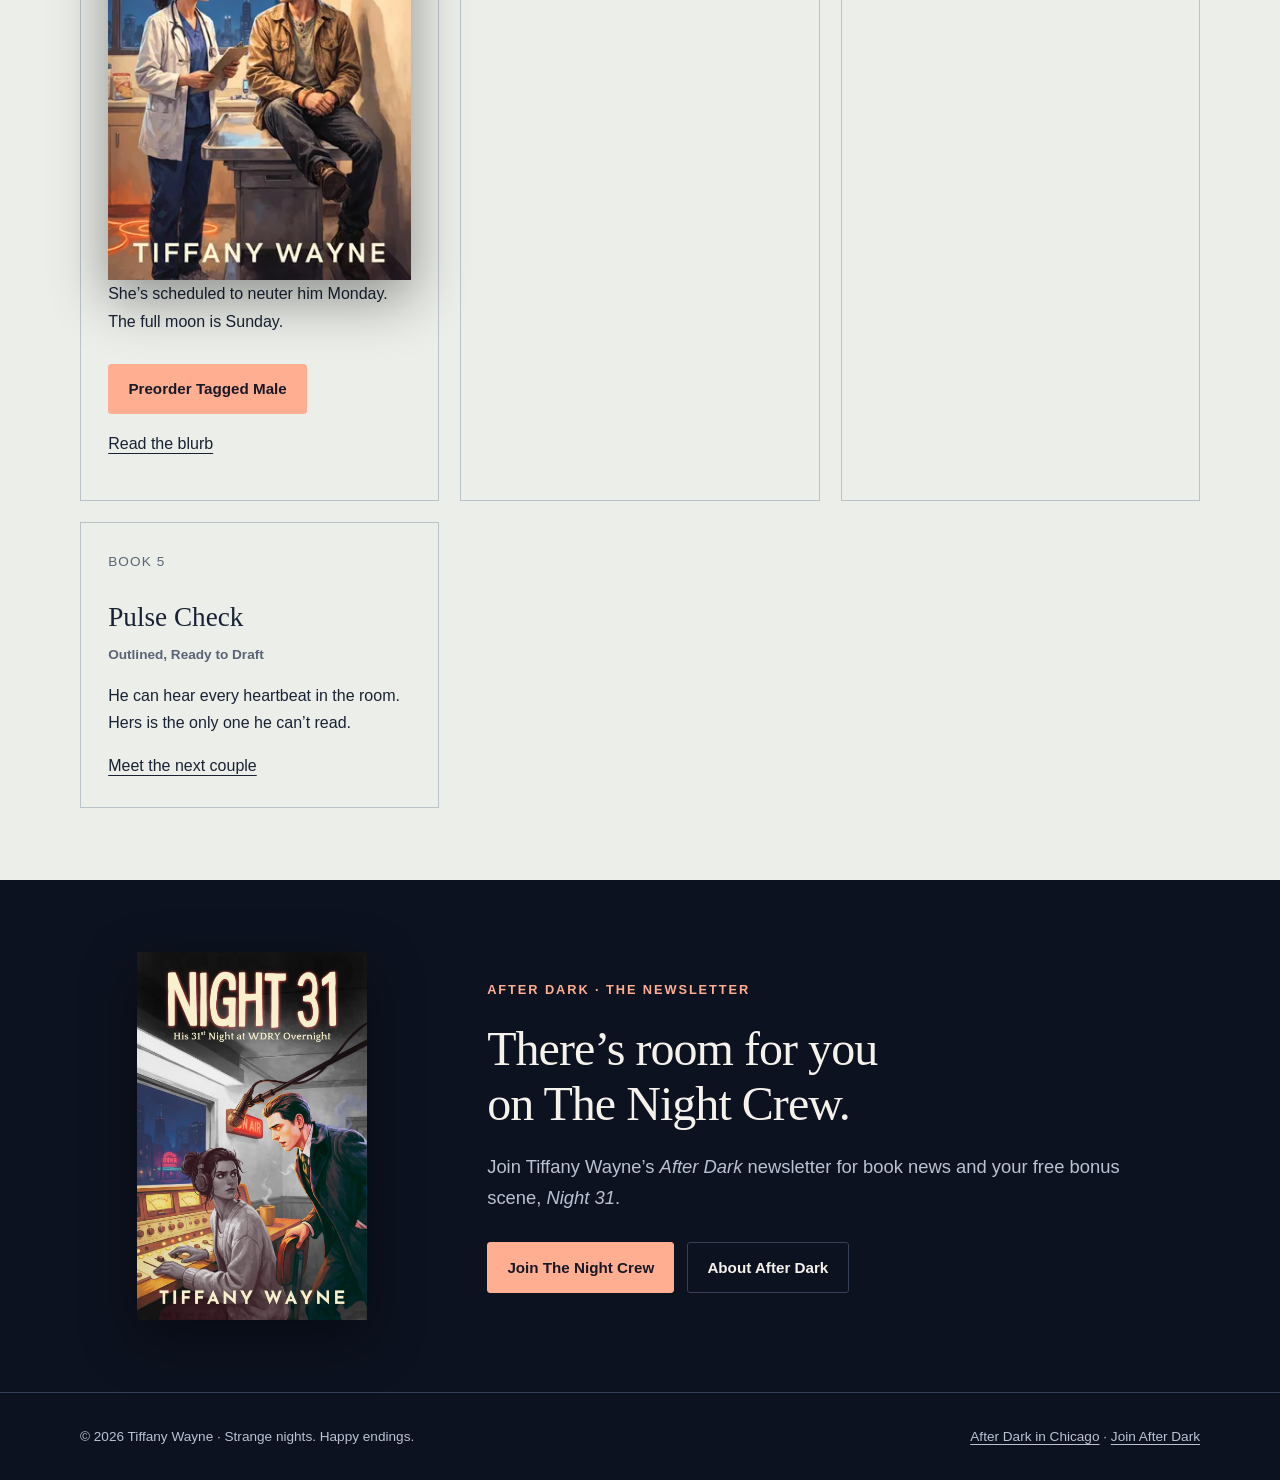
==== commit 5f7cc2e0: "Add files via upload" ====
--- a/index.html
+++ b/index.html
@@ -1,2 +1,2 @@
 <!doctype html>
-<html lang="en"><head><meta charset="utf-8"><meta name="viewport" content="width=device-width,initial-scale=1"><title>Paranormal Romcoms After Dark | Tiffany Wayne</title><meta name="description" content="Discover Dead Air and Tagged Male, standalone paranormal romantic comedies by Tiffany Wayne. Preorder Books 1 and 2 of After Dark in Chicago and join The Night Crew."><meta name="theme-color" content="#0d1220"><link rel="icon" href="assets/favicon.svg" type="image/svg+xml"><link rel="stylesheet" href="styles.css"><script src="site.js" defer></script></head><body><a class="skip" href="#main">Skip to content</a><header class="header"><div class="wrap nav"><a class="brand" href="index.html"><strong>Tiffany Wayne</strong><span>Paranormal romantic comedy</span></a><nav aria-label="Main navigation"><a href="index.html" aria-current="page">Home</a><a href="after-dark-in-chicago.html">The Books</a><a href="newsletter.html">The Night Crew</a></nav></div></header><main id="main"><div class="wrap"><section class="hero"><div><p class="eyebrow">Dead Air · Available for preorder</p><h1>She puts a demon<br><em>on the air.</em></h1><p class="lede">A graveyard-shift radio host. A demon who can’t lie. Thirty nights to make a wish neither of them can afford.</p><p>Meet Margo and Dennis in <em>Dead Air</em>, the first standalone paranormal romantic comedy in <em>After Dark in Chicago</em>.</p><div class="buttons"><a class="button" href="https://www.amazon.com/dp/B0HLY9PJB9">Preorder Dead Air</a><a class="button secondary" href="after-dark-in-chicago.html#dead-air">Read the blurb</a></div></div><div class="cover"><img data-cover src="assets/dead-air.webp" alt="Dead Air by Tiffany Wayne" fetchpriority="high" decoding="async"><div class="cover-fallback"><p>After Dark in Chicago · Book 1</p><strong>Dead Air</strong><p>Tiffany Wayne</p></div></div></section><div class="signal"><span>WDRY 1490 AM</span><span>Chicago · 2:14 a.m.</span><span>You’re on the air.</span></div></div><section class="section light"><div class="wrap"><p class="eyebrow">After Dark in Chicago</p><div class="section-head"><h2>Chicago has always been<br>a little strange after dark.</h2><a href="after-dark-in-chicago.html">Explore the series</a></div><p class="lede">New couples. Standalone stories. Guaranteed happily ever afters. Dry, dark humor, slow-burn chemistry, and warm fade-to-black heat.</p><h3 style="margin-top:2.5rem">More from <em>After Dark in Chicago</em></h3><div class="grid"><article class="card"><p class="number">BOOK 2</p><h3>Tagged Male</h3><p class="status">Available for preorder</p><div class="cover"><img data-cover src="assets/tagged-male-660.webp" srcset="assets/tagged-male-330.webp 330w, assets/tagged-male-660.webp 660w" sizes="(max-width: 600px) 220px, (max-width: 800px) 330px, 270px" width="660" height="1056" alt="Tagged Male by Tiffany Wayne — After Dark in Chicago, Book 2" loading="lazy" decoding="async"><div class="cover-fallback"><p>After Dark in Chicago · Book 2</p><strong>Tagged Male</strong><p>Tiffany Wayne</p></div></div><p>She’s scheduled to neuter him Monday. The full moon is Sunday.</p><div class="buttons"><a class="button" href="https://www.amazon.com/dp/B0HMGWNJTV">Preorder Tagged Male</a></div><p style="margin-top:1rem"><a href="after-dark-in-chicago.html#tagged-male">Read the blurb</a></p></article><article class="card"><p class="number">BOOK 3</p><h3>Lake Effect</h3><p class="status">Planned · Outlined</p><p>Every time she falls a little harder, Chicago gets another six inches of snow.</p><a href="after-dark-in-chicago.html#lake-effect">Meet the next couple</a></article><article class="card"><p class="number">BOOK 4</p><h3>Standing Appointment</h3><p class="status">In planning</p><p>Chicago’s undead have a standing appointment. Their new embalmer has questions.</p><a href="after-dark-in-chicago.html#standing-appointment">Meet the next couple</a></article><article class="card"><p class="number">BOOK 5</p><h3>Pulse Check</h3><p class="status">Outlined · Drafting</p><p>He can hear every heartbeat in the room. Hers is the only one he can’t read.</p><a href="after-dark-in-chicago.html#pulse-check">Meet the next couple</a></article></div></div></section><section class="section"><div class="wrap crew"><div class="cover"><img data-cover src="assets/night-31.webp" alt="Night 31 by Tiffany Wayne" loading="lazy" decoding="async"><div class="cover-fallback"><p>An After Dark bonus scene</p><strong>Night 31</strong><p>Tiffany Wayne</p></div></div><div><p class="eyebrow">After Dark · The newsletter</p><h2>There’s room for you<br>on The Night Crew.</h2><p class="lede">Join Tiffany Wayne’s <em>After Dark</em> newsletter for book news and your free bonus scene, <em>Night 31</em>.</p><div class="buttons"><a class="button" href="https://tiffany-wayne.kit.com/d0032a8fa7">Join The Night Crew</a><a class="button secondary" href="newsletter.html">About After Dark</a></div></div></div></section></main><footer class="footer"><div class="wrap footer-inner"><p>© 2026 Tiffany Wayne · Strange nights. Happy endings.</p><p><a href="after-dark-in-chicago.html">After Dark in Chicago</a> · <a href="https://tiffany-wayne.kit.com/d0032a8fa7">Join After Dark</a></p></div></footer></body></html>+<html lang="en"><head><meta charset="utf-8"><meta name="viewport" content="width=device-width,initial-scale=1"><title>Paranormal Romcoms After Dark | Tiffany Wayne</title><meta name="description" content="Discover Dead Air and Tagged Male, standalone paranormal romantic comedies by Tiffany Wayne. Preorder Books 1 and 2 of After Dark in Chicago and join The Night Crew."><meta name="theme-color" content="#0d1220"><link rel="icon" href="assets/favicon.svg" type="image/svg+xml"><link rel="stylesheet" href="styles.css"><script src="site.js" defer></script></head><body><a class="skip" href="#main">Skip to content</a><header class="header"><div class="wrap nav"><a class="brand" href="index.html"><strong>Tiffany Wayne</strong><span>Paranormal romantic comedy</span></a><nav aria-label="Main navigation"><a href="index.html" aria-current="page">Home</a><a href="after-dark-in-chicago.html">The Books</a><a href="newsletter.html">The Night Crew</a></nav></div></header><main id="main"><div class="wrap"><section class="hero"><div><p class="eyebrow">Dead Air · Available for preorder</p><h1>She puts a demon<br><em>on the air.</em></h1><p class="lede">A graveyard-shift radio host. A demon who can’t lie. Thirty nights to make a wish neither of them can afford.</p><p>Meet Margo and Dennis in <em>Dead Air</em>, the first standalone paranormal romantic comedy in <em>After Dark in Chicago</em>.</p><div class="buttons"><a class="button" href="https://www.amazon.com/dp/B0HLY9PJB9">Preorder Dead Air</a><a class="button secondary" href="after-dark-in-chicago.html#dead-air">Read the blurb</a></div></div><div class="cover"><img data-cover src="assets/dead-air.webp" alt="Dead Air by Tiffany Wayne" fetchpriority="high" decoding="async"><div class="cover-fallback"><p>After Dark in Chicago · Book 1</p><strong>Dead Air</strong><p>Tiffany Wayne</p></div></div></section><div class="signal"><span>WDRY 1490 AM</span><span>Chicago · 2:14 a.m.</span><span>You’re on the air.</span></div></div><section class="section light"><div class="wrap"><p class="eyebrow">After Dark in Chicago</p><div class="section-head"><h2>Chicago has always been<br>a little strange after dark.</h2><a href="after-dark-in-chicago.html">Explore the series</a></div><p class="lede">New couples. Standalone stories. Guaranteed happily ever afters. Dry, dark humor, slow-burn chemistry, and warm fade-to-black heat.</p><h3 style="margin-top:2.5rem">More from <em>After Dark in Chicago</em></h3><div class="grid"><article class="card"><p class="number">BOOK 2</p><h3>Tagged Male</h3><p class="status">Available for preorder</p><div class="cover"><img data-cover src="assets/tagged-male-660.webp" srcset="assets/tagged-male-330.webp 330w, assets/tagged-male-660.webp 660w" sizes="(max-width: 600px) 220px, (max-width: 800px) 330px, 270px" width="660" height="1056" alt="Tagged Male by Tiffany Wayne — After Dark in Chicago, Book 2" loading="lazy" decoding="async"><div class="cover-fallback"><p>After Dark in Chicago · Book 2</p><strong>Tagged Male</strong><p>Tiffany Wayne</p></div></div><p>She’s scheduled to neuter him Monday. The full moon is Sunday.</p><div class="buttons"><a class="button" href="https://www.amazon.com/dp/B0HMGWNJTV">Preorder Tagged Male</a></div><p style="margin-top:1rem"><a href="after-dark-in-chicago.html#tagged-male">Read the blurb</a></p></article><article class="card"><p class="number">BOOK 3</p><h3>Lake Effect</h3><p class="status">Planned · Outlined</p><p>Every time she falls a little harder, Chicago gets another six inches of snow.</p><a href="after-dark-in-chicago.html#lake-effect">Meet the next couple</a></article><article class="card"><p class="number">BOOK 4</p><h3>Standing Appointment</h3><p class="status">In planning</p><p>Chicago’s undead have a standing appointment. Their new embalmer has questions.</p><a href="after-dark-in-chicago.html#standing-appointment">Meet the next couple</a></article><article class="card"><p class="number">BOOK 5</p><h3>Pulse Check</h3><p class="status">Outlined, Ready to Draft</p><p>He can hear every heartbeat in the room. Hers is the only one he can’t read.</p><a href="after-dark-in-chicago.html#pulse-check">Meet the next couple</a></article></div></div></section><section class="section"><div class="wrap crew"><div class="cover"><img data-cover src="assets/night-31.webp" alt="Night 31 by Tiffany Wayne" loading="lazy" decoding="async"><div class="cover-fallback"><p>An After Dark bonus scene</p><strong>Night 31</strong><p>Tiffany Wayne</p></div></div><div><p class="eyebrow">After Dark · The newsletter</p><h2>There’s room for you<br>on The Night Crew.</h2><p class="lede">Join Tiffany Wayne’s <em>After Dark</em> newsletter for book news and your free bonus scene, <em>Night 31</em>.</p><div class="buttons"><a class="button" href="https://tiffany-wayne.kit.com/d0032a8fa7">Join The Night Crew</a><a class="button secondary" href="newsletter.html">About After Dark</a></div></div></div></section></main><footer class="footer"><div class="wrap footer-inner"><p>© 2026 Tiffany Wayne · Strange nights. Happy endings.</p><p><a href="after-dark-in-chicago.html">After Dark in Chicago</a> · <a href="https://tiffany-wayne.kit.com/d0032a8fa7">Join After Dark</a></p></div></footer></body></html>
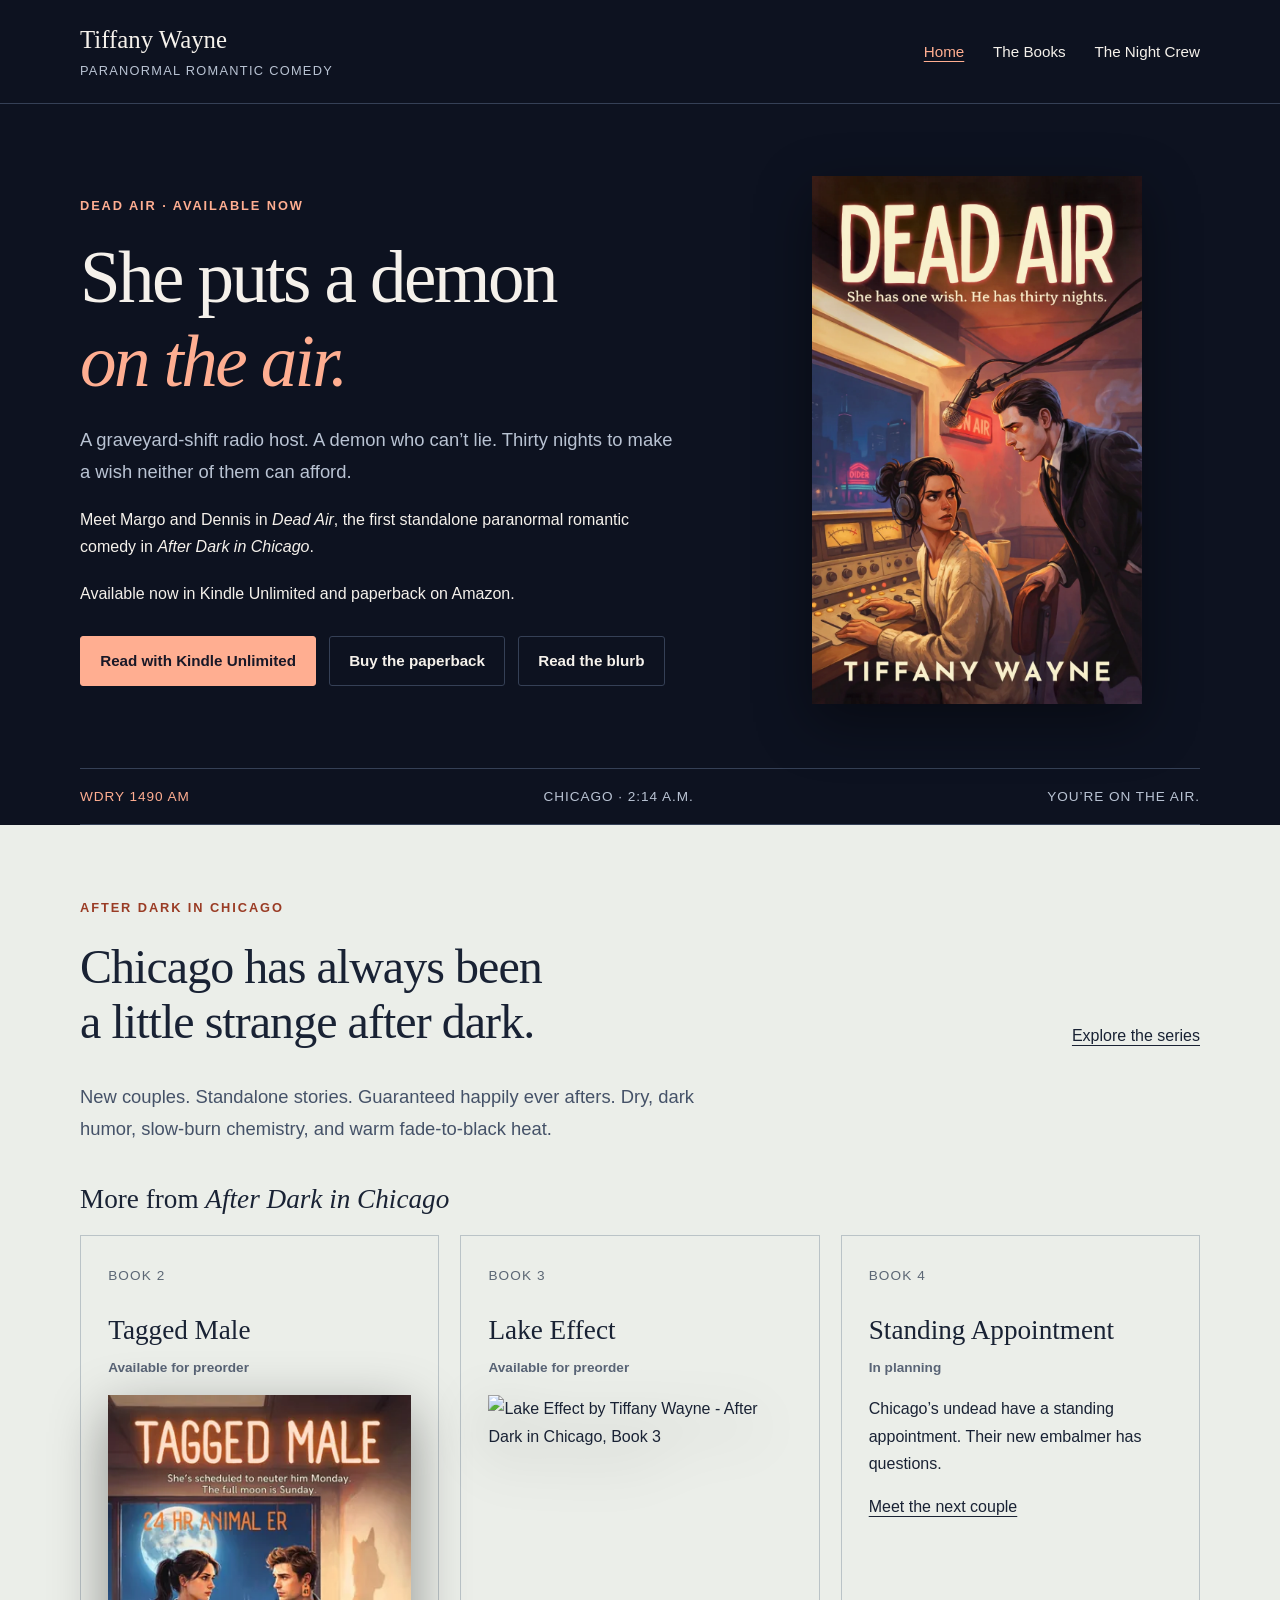
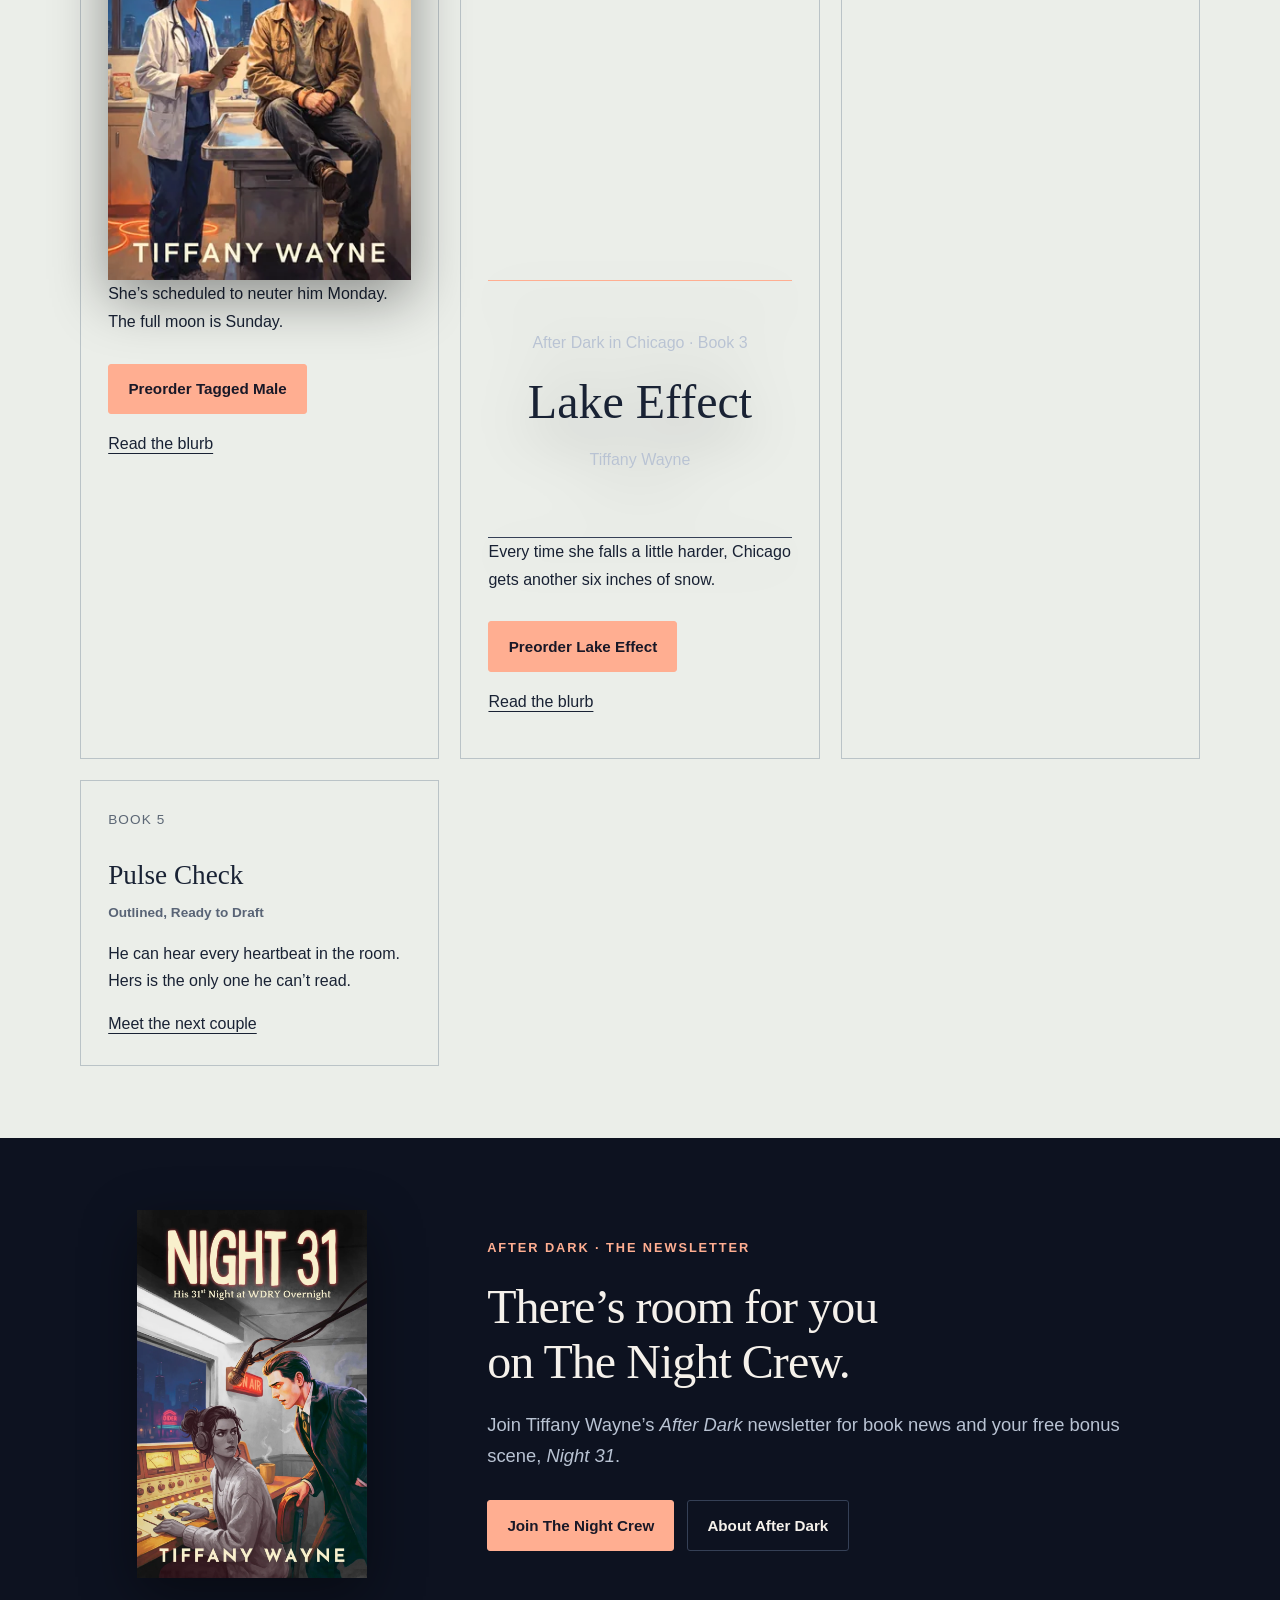
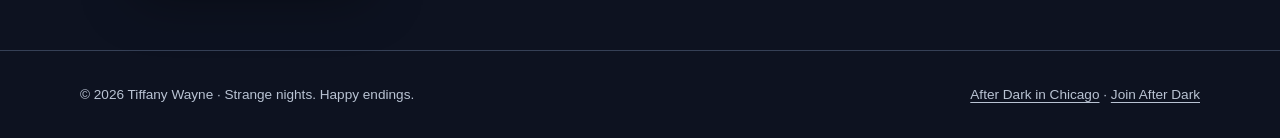
==== commit 3f5e7456: "Add files via upload" ====
--- a/index.html
+++ b/index.html
@@ -1,2 +1,2 @@
-<!doctype html>
-<html lang="en"><head><meta charset="utf-8"><meta name="viewport" content="width=device-width,initial-scale=1"><title>Paranormal Romcoms After Dark | Tiffany Wayne</title><meta name="description" content="Discover Dead Air and Tagged Male, standalone paranormal romantic comedies by Tiffany Wayne. Preorder Books 1 and 2 of After Dark in Chicago and join The Night Crew."><meta name="theme-color" content="#0d1220"><link rel="icon" href="assets/favicon.svg" type="image/svg+xml"><link rel="stylesheet" href="styles.css"><script src="site.js" defer></script></head><body><a class="skip" href="#main">Skip to content</a><header class="header"><div class="wrap nav"><a class="brand" href="index.html"><strong>Tiffany Wayne</strong><span>Paranormal romantic comedy</span></a><nav aria-label="Main navigation"><a href="index.html" aria-current="page">Home</a><a href="after-dark-in-chicago.html">The Books</a><a href="newsletter.html">The Night Crew</a></nav></div></header><main id="main"><div class="wrap"><section class="hero"><div><p class="eyebrow">Dead Air · Available for preorder</p><h1>She puts a demon<br><em>on the air.</em></h1><p class="lede">A graveyard-shift radio host. A demon who can’t lie. Thirty nights to make a wish neither of them can afford.</p><p>Meet Margo and Dennis in <em>Dead Air</em>, the first standalone paranormal romantic comedy in <em>After Dark in Chicago</em>.</p><div class="buttons"><a class="button" href="https://www.amazon.com/dp/B0HLY9PJB9">Preorder Dead Air</a><a class="button secondary" href="after-dark-in-chicago.html#dead-air">Read the blurb</a></div></div><div class="cover"><img data-cover src="assets/dead-air.webp" alt="Dead Air by Tiffany Wayne" fetchpriority="high" decoding="async"><div class="cover-fallback"><p>After Dark in Chicago · Book 1</p><strong>Dead Air</strong><p>Tiffany Wayne</p></div></div></section><div class="signal"><span>WDRY 1490 AM</span><span>Chicago · 2:14 a.m.</span><span>You’re on the air.</span></div></div><section class="section light"><div class="wrap"><p class="eyebrow">After Dark in Chicago</p><div class="section-head"><h2>Chicago has always been<br>a little strange after dark.</h2><a href="after-dark-in-chicago.html">Explore the series</a></div><p class="lede">New couples. Standalone stories. Guaranteed happily ever afters. Dry, dark humor, slow-burn chemistry, and warm fade-to-black heat.</p><h3 style="margin-top:2.5rem">More from <em>After Dark in Chicago</em></h3><div class="grid"><article class="card"><p class="number">BOOK 2</p><h3>Tagged Male</h3><p class="status">Available for preorder</p><div class="cover"><img data-cover src="assets/tagged-male-660.webp" srcset="assets/tagged-male-330.webp 330w, assets/tagged-male-660.webp 660w" sizes="(max-width: 600px) 220px, (max-width: 800px) 330px, 270px" width="660" height="1056" alt="Tagged Male by Tiffany Wayne — After Dark in Chicago, Book 2" loading="lazy" decoding="async"><div class="cover-fallback"><p>After Dark in Chicago · Book 2</p><strong>Tagged Male</strong><p>Tiffany Wayne</p></div></div><p>She’s scheduled to neuter him Monday. The full moon is Sunday.</p><div class="buttons"><a class="button" href="https://www.amazon.com/dp/B0HMGWNJTV">Preorder Tagged Male</a></div><p style="margin-top:1rem"><a href="after-dark-in-chicago.html#tagged-male">Read the blurb</a></p></article><article class="card"><p class="number">BOOK 3</p><h3>Lake Effect</h3><p class="status">Planned · Outlined</p><p>Every time she falls a little harder, Chicago gets another six inches of snow.</p><a href="after-dark-in-chicago.html#lake-effect">Meet the next couple</a></article><article class="card"><p class="number">BOOK 4</p><h3>Standing Appointment</h3><p class="status">In planning</p><p>Chicago’s undead have a standing appointment. Their new embalmer has questions.</p><a href="after-dark-in-chicago.html#standing-appointment">Meet the next couple</a></article><article class="card"><p class="number">BOOK 5</p><h3>Pulse Check</h3><p class="status">Outlined, Ready to Draft</p><p>He can hear every heartbeat in the room. Hers is the only one he can’t read.</p><a href="after-dark-in-chicago.html#pulse-check">Meet the next couple</a></article></div></div></section><section class="section"><div class="wrap crew"><div class="cover"><img data-cover src="assets/night-31.webp" alt="Night 31 by Tiffany Wayne" loading="lazy" decoding="async"><div class="cover-fallback"><p>An After Dark bonus scene</p><strong>Night 31</strong><p>Tiffany Wayne</p></div></div><div><p class="eyebrow">After Dark · The newsletter</p><h2>There’s room for you<br>on The Night Crew.</h2><p class="lede">Join Tiffany Wayne’s <em>After Dark</em> newsletter for book news and your free bonus scene, <em>Night 31</em>.</p><div class="buttons"><a class="button" href="https://tiffany-wayne.kit.com/d0032a8fa7">Join The Night Crew</a><a class="button secondary" href="newsletter.html">About After Dark</a></div></div></div></section></main><footer class="footer"><div class="wrap footer-inner"><p>© 2026 Tiffany Wayne · Strange nights. Happy endings.</p><p><a href="after-dark-in-chicago.html">After Dark in Chicago</a> · <a href="https://tiffany-wayne.kit.com/d0032a8fa7">Join After Dark</a></p></div></footer></body></html>+<!doctype html>
+<html lang="en"><head><meta charset="utf-8"><meta name="viewport" content="width=device-width,initial-scale=1"><title>Paranormal Romcoms After Dark | Tiffany Wayne</title><meta name="description" content="Discover After Dark in Chicago by Tiffany Wayne. Read Dead Air in Kindle Unlimited or paperback, preorder Tagged Male and Lake Effect, and join The Night Crew."><meta name="theme-color" content="#0d1220"><link rel="icon" href="assets/favicon.svg" type="image/svg+xml"><link rel="stylesheet" href="styles.css"><script src="site.js" defer></script></head><body><a class="skip" href="#main">Skip to content</a><header class="header"><div class="wrap nav"><a class="brand" href="index.html"><strong>Tiffany Wayne</strong><span>Paranormal romantic comedy</span></a><nav aria-label="Main navigation"><a href="index.html" aria-current="page">Home</a><a href="after-dark-in-chicago.html">The Books</a><a href="newsletter.html">The Night Crew</a></nav></div></header><main id="main"><div class="wrap"><section class="hero"><div><p class="eyebrow">Dead Air · Available now</p><h1>She puts a demon<br><em>on the air.</em></h1><p class="lede">A graveyard-shift radio host. A demon who can’t lie. Thirty nights to make a wish neither of them can afford.</p><p>Meet Margo and Dennis in <em>Dead Air</em>, the first standalone paranormal romantic comedy in <em>After Dark in Chicago</em>.</p><p class="availability">Available now in Kindle Unlimited and paperback on Amazon.</p><div class="buttons"><a class="button" href="https://www.amazon.com/dp/B0HLY9PJB9">Read with Kindle Unlimited</a><a class="button secondary" href="https://www.amazon.com/dp/B0HLY9PJB9">Buy the paperback</a><a class="button secondary" href="after-dark-in-chicago.html#dead-air">Read the blurb</a></div></div><div class="cover"><img data-cover src="assets/dead-air.webp" alt="Dead Air by Tiffany Wayne" fetchpriority="high" decoding="async"><div class="cover-fallback"><p>After Dark in Chicago · Book 1</p><strong>Dead Air</strong><p>Tiffany Wayne</p></div></div></section><div class="signal"><span>WDRY 1490 AM</span><span>Chicago · 2:14 a.m.</span><span>You’re on the air.</span></div></div><section class="section light"><div class="wrap"><p class="eyebrow">After Dark in Chicago</p><div class="section-head"><h2>Chicago has always been<br>a little strange after dark.</h2><a href="after-dark-in-chicago.html">Explore the series</a></div><p class="lede">New couples. Standalone stories. Guaranteed happily ever afters. Dry, dark humor, slow-burn chemistry, and warm fade-to-black heat.</p><h3 style="margin-top:2.5rem">More from <em>After Dark in Chicago</em></h3><div class="grid"><article class="card"><p class="number">BOOK 2</p><h3>Tagged Male</h3><p class="status">Available for preorder</p><div class="cover"><img data-cover src="assets/tagged-male-660.webp" srcset="assets/tagged-male-330.webp 330w, assets/tagged-male-660.webp 660w" sizes="(max-width: 600px) 220px, (max-width: 800px) 330px, 270px" width="660" height="1056" alt="Tagged Male by Tiffany Wayne — After Dark in Chicago, Book 2" loading="lazy" decoding="async"><div class="cover-fallback"><p>After Dark in Chicago · Book 2</p><strong>Tagged Male</strong><p>Tiffany Wayne</p></div></div><p>She’s scheduled to neuter him Monday. The full moon is Sunday.</p><div class="buttons"><a class="button" href="https://www.amazon.com/dp/B0HMGWNJTV">Preorder Tagged Male</a></div><p style="margin-top:1rem"><a href="after-dark-in-chicago.html#tagged-male">Read the blurb</a></p></article><article class="card"><p class="number">BOOK 3</p><h3>Lake Effect</h3><p class="status">Available for preorder</p><div class="cover"><img data-cover src="assets/lake-effect-660.webp" srcset="assets/lake-effect-330.webp 330w, assets/lake-effect-660.webp 660w" sizes="(max-width: 600px) 220px, (max-width: 800px) 330px, 270px" width="660" height="1056" alt="Lake Effect by Tiffany Wayne - After Dark in Chicago, Book 3" loading="lazy" decoding="async"><div class="cover-fallback"><p>After Dark in Chicago · Book 3</p><strong>Lake Effect</strong><p>Tiffany Wayne</p></div></div><p>Every time she falls a little harder, Chicago gets another six inches of snow.</p><div class="buttons"><a class="button" href="https://www.amazon.com/gp/product/B0HMQGWGZQ">Preorder Lake Effect</a></div><p style="margin-top:1rem"><a href="after-dark-in-chicago.html#lake-effect">Read the blurb</a></p></article><article class="card"><p class="number">BOOK 4</p><h3>Standing Appointment</h3><p class="status">In planning</p><p>Chicago’s undead have a standing appointment. Their new embalmer has questions.</p><a href="after-dark-in-chicago.html#standing-appointment">Meet the next couple</a></article><article class="card"><p class="number">BOOK 5</p><h3>Pulse Check</h3><p class="status">Outlined, Ready to Draft</p><p>He can hear every heartbeat in the room. Hers is the only one he can’t read.</p><a href="after-dark-in-chicago.html#pulse-check">Meet the next couple</a></article></div></div></section><section class="section"><div class="wrap crew"><div class="cover"><img data-cover src="assets/night-31.webp" alt="Night 31 by Tiffany Wayne" loading="lazy" decoding="async"><div class="cover-fallback"><p>An After Dark bonus scene</p><strong>Night 31</strong><p>Tiffany Wayne</p></div></div><div><p class="eyebrow">After Dark · The newsletter</p><h2>There’s room for you<br>on The Night Crew.</h2><p class="lede">Join Tiffany Wayne’s <em>After Dark</em> newsletter for book news and your free bonus scene, <em>Night 31</em>.</p><div class="buttons"><a class="button" href="https://tiffany-wayne.kit.com/d0032a8fa7">Join The Night Crew</a><a class="button secondary" href="newsletter.html">About After Dark</a></div></div></div></section></main><footer class="footer"><div class="wrap footer-inner"><p>© 2026 Tiffany Wayne · Strange nights. Happy endings.</p><p><a href="after-dark-in-chicago.html">After Dark in Chicago</a> · <a href="https://tiffany-wayne.kit.com/d0032a8fa7">Join After Dark</a></p></div></footer></body></html>
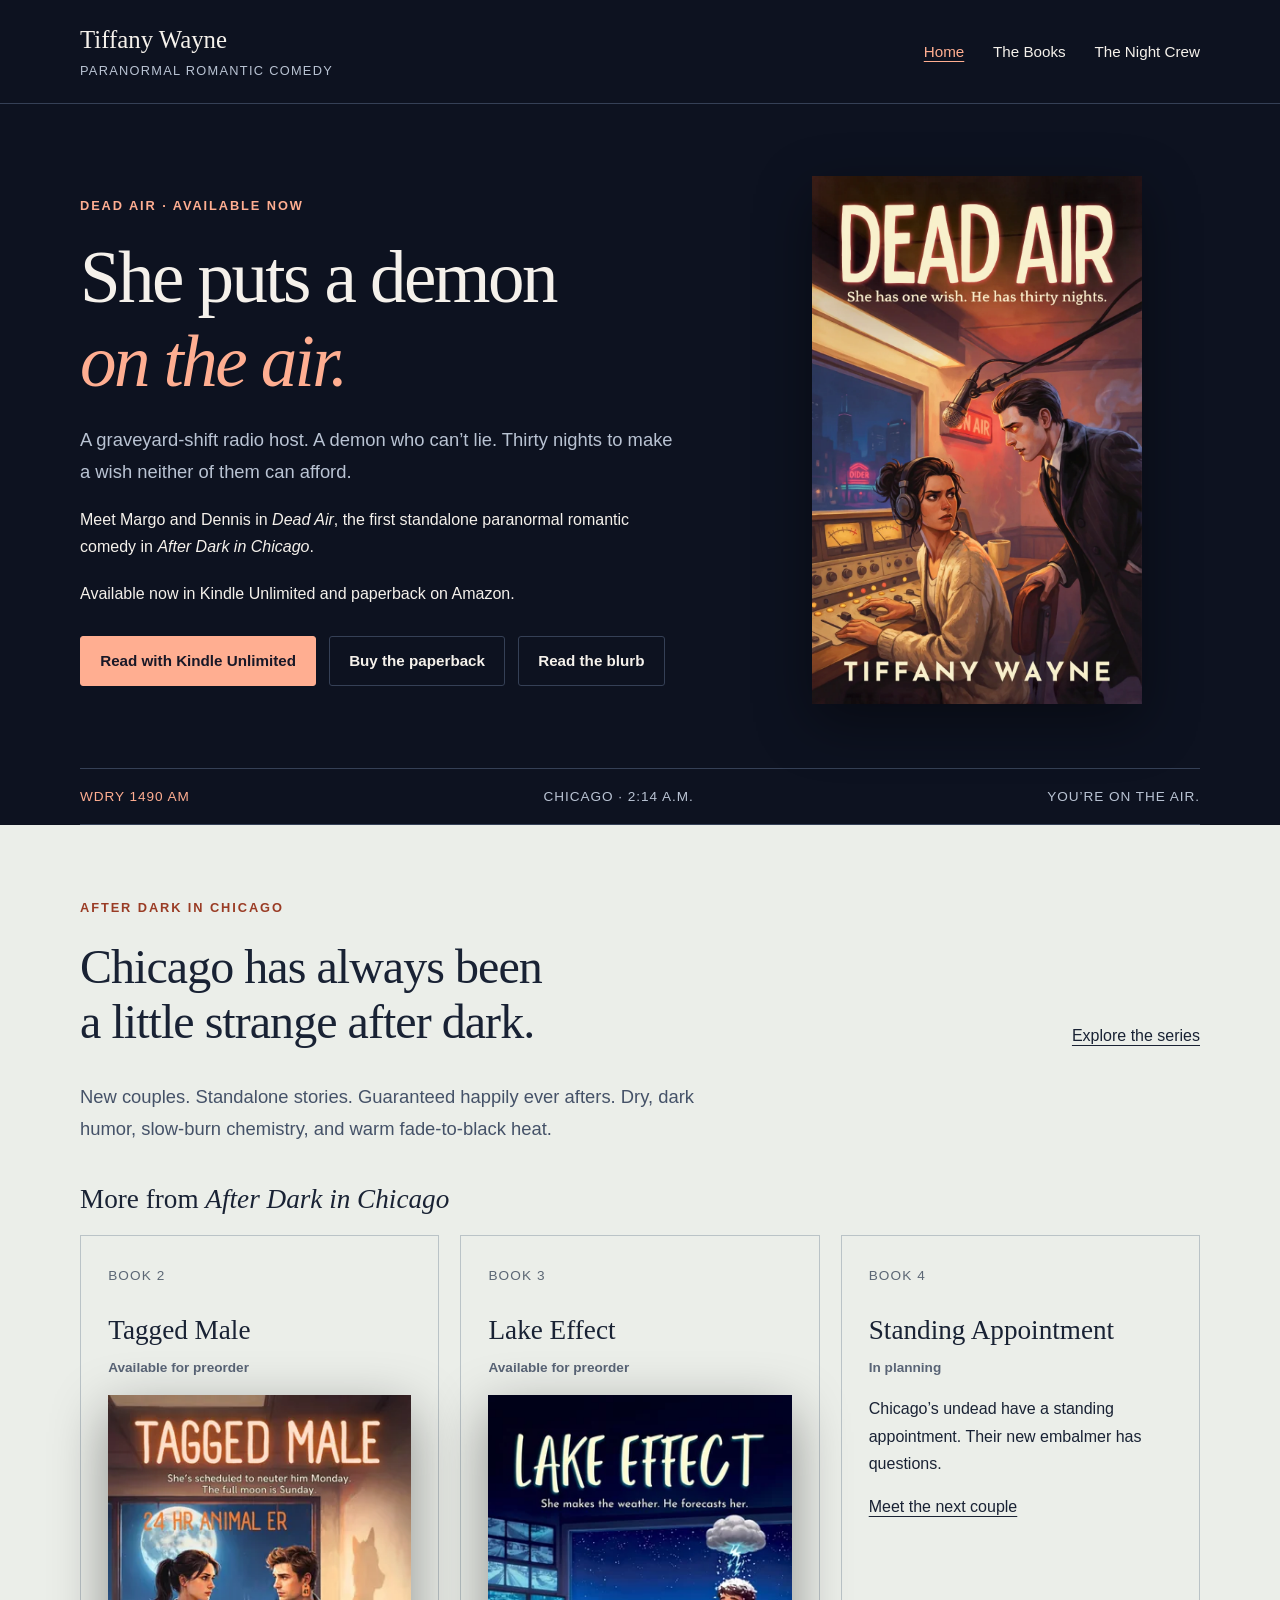
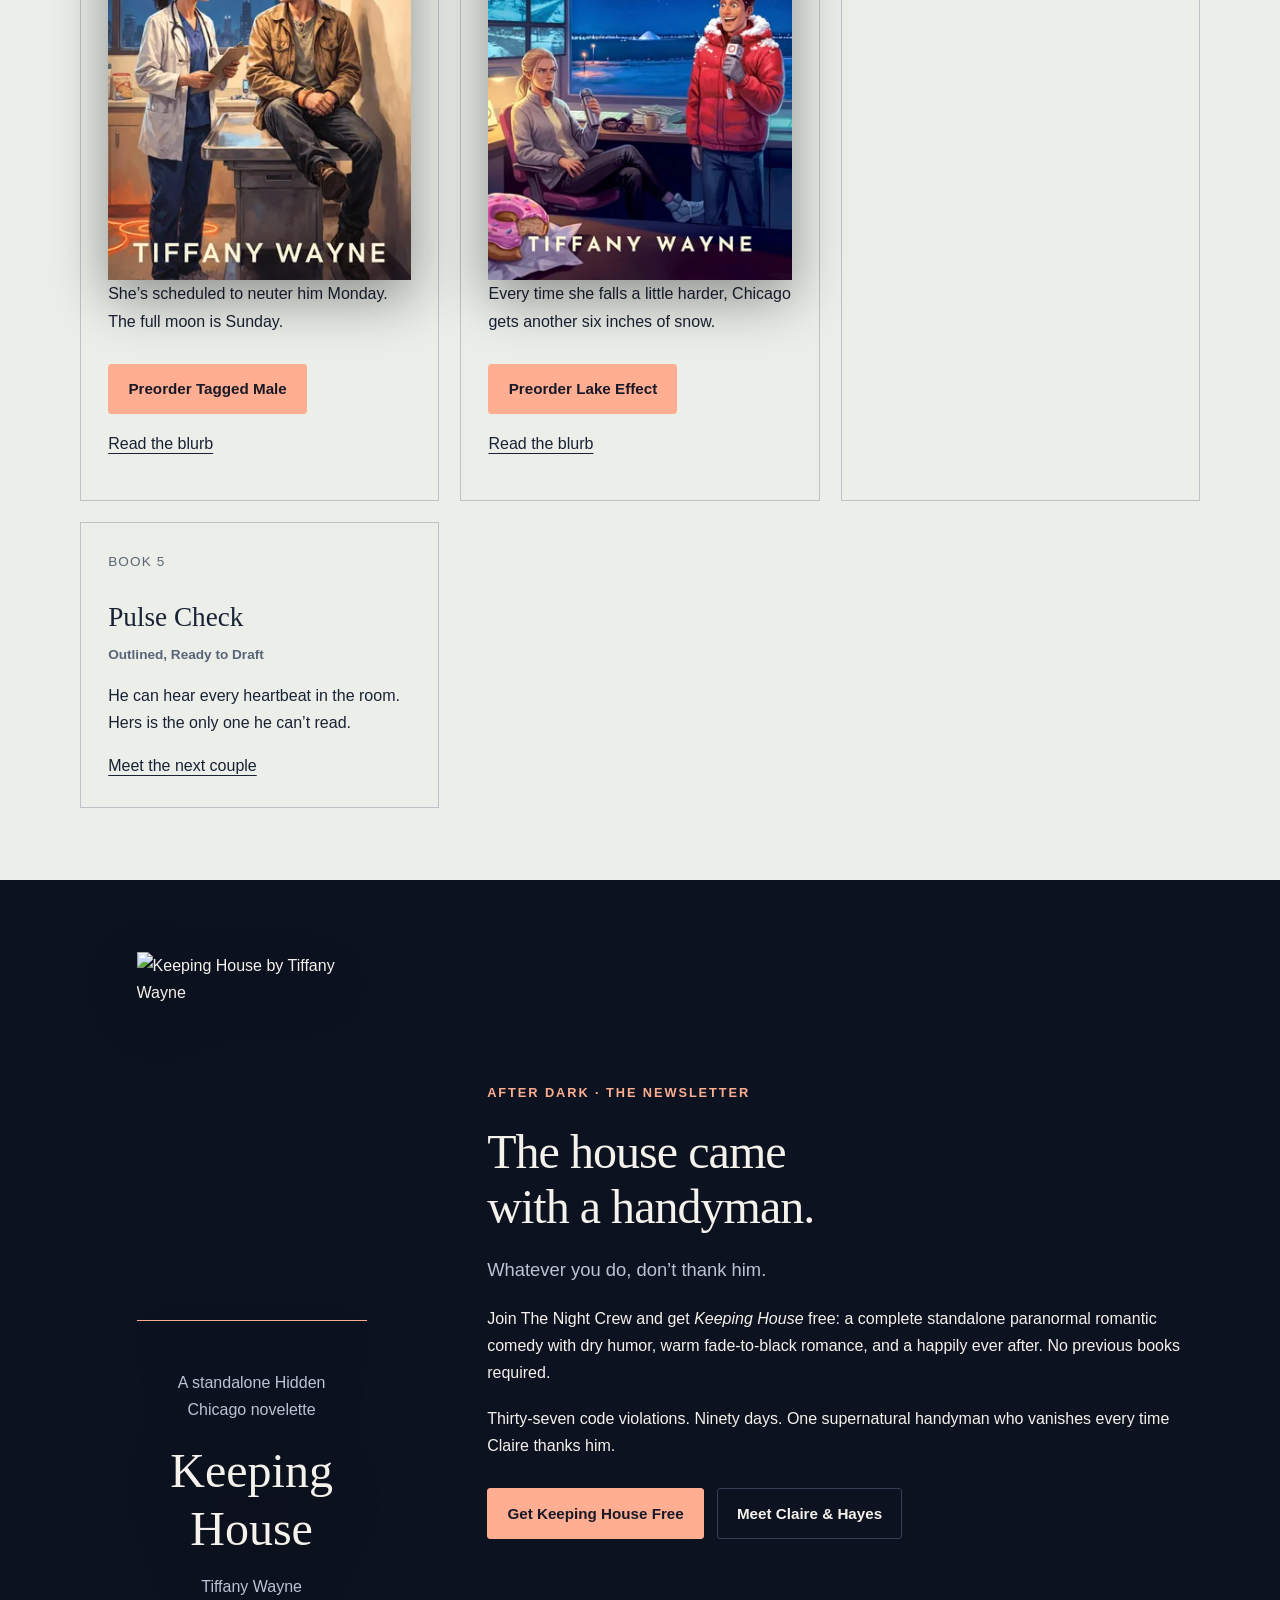
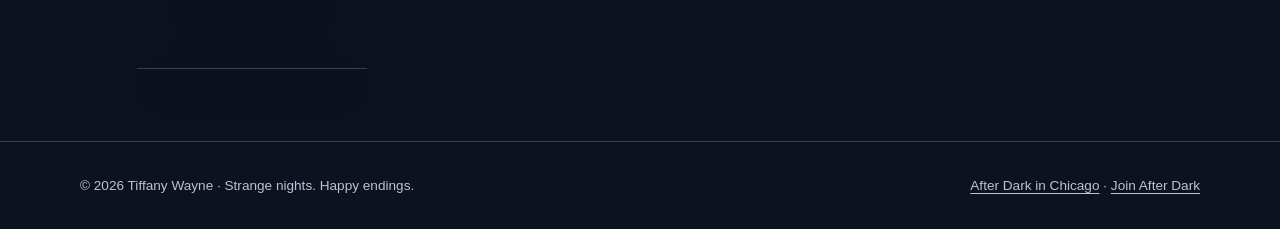
==== commit 3bfc8a74: "Add files via upload" ====
--- a/index.html
+++ b/index.html
@@ -1,2 +1,2 @@
 <!doctype html>
-<html lang="en"><head><meta charset="utf-8"><meta name="viewport" content="width=device-width,initial-scale=1"><title>Paranormal Romcoms After Dark | Tiffany Wayne</title><meta name="description" content="Discover After Dark in Chicago by Tiffany Wayne. Read Dead Air in Kindle Unlimited or paperback, preorder Tagged Male and Lake Effect, and join The Night Crew."><meta name="theme-color" content="#0d1220"><link rel="icon" href="assets/favicon.svg" type="image/svg+xml"><link rel="stylesheet" href="styles.css"><script src="site.js" defer></script></head><body><a class="skip" href="#main">Skip to content</a><header class="header"><div class="wrap nav"><a class="brand" href="index.html"><strong>Tiffany Wayne</strong><span>Paranormal romantic comedy</span></a><nav aria-label="Main navigation"><a href="index.html" aria-current="page">Home</a><a href="after-dark-in-chicago.html">The Books</a><a href="newsletter.html">The Night Crew</a></nav></div></header><main id="main"><div class="wrap"><section class="hero"><div><p class="eyebrow">Dead Air · Available now</p><h1>She puts a demon<br><em>on the air.</em></h1><p class="lede">A graveyard-shift radio host. A demon who can’t lie. Thirty nights to make a wish neither of them can afford.</p><p>Meet Margo and Dennis in <em>Dead Air</em>, the first standalone paranormal romantic comedy in <em>After Dark in Chicago</em>.</p><p class="availability">Available now in Kindle Unlimited and paperback on Amazon.</p><div class="buttons"><a class="button" href="https://www.amazon.com/dp/B0HLY9PJB9">Read with Kindle Unlimited</a><a class="button secondary" href="https://www.amazon.com/dp/B0HLY9PJB9">Buy the paperback</a><a class="button secondary" href="after-dark-in-chicago.html#dead-air">Read the blurb</a></div></div><div class="cover"><img data-cover src="assets/dead-air.webp" alt="Dead Air by Tiffany Wayne" fetchpriority="high" decoding="async"><div class="cover-fallback"><p>After Dark in Chicago · Book 1</p><strong>Dead Air</strong><p>Tiffany Wayne</p></div></div></section><div class="signal"><span>WDRY 1490 AM</span><span>Chicago · 2:14 a.m.</span><span>You’re on the air.</span></div></div><section class="section light"><div class="wrap"><p class="eyebrow">After Dark in Chicago</p><div class="section-head"><h2>Chicago has always been<br>a little strange after dark.</h2><a href="after-dark-in-chicago.html">Explore the series</a></div><p class="lede">New couples. Standalone stories. Guaranteed happily ever afters. Dry, dark humor, slow-burn chemistry, and warm fade-to-black heat.</p><h3 style="margin-top:2.5rem">More from <em>After Dark in Chicago</em></h3><div class="grid"><article class="card"><p class="number">BOOK 2</p><h3>Tagged Male</h3><p class="status">Available for preorder</p><div class="cover"><img data-cover src="assets/tagged-male-660.webp" srcset="assets/tagged-male-330.webp 330w, assets/tagged-male-660.webp 660w" sizes="(max-width: 600px) 220px, (max-width: 800px) 330px, 270px" width="660" height="1056" alt="Tagged Male by Tiffany Wayne — After Dark in Chicago, Book 2" loading="lazy" decoding="async"><div class="cover-fallback"><p>After Dark in Chicago · Book 2</p><strong>Tagged Male</strong><p>Tiffany Wayne</p></div></div><p>She’s scheduled to neuter him Monday. The full moon is Sunday.</p><div class="buttons"><a class="button" href="https://www.amazon.com/dp/B0HMGWNJTV">Preorder Tagged Male</a></div><p style="margin-top:1rem"><a href="after-dark-in-chicago.html#tagged-male">Read the blurb</a></p></article><article class="card"><p class="number">BOOK 3</p><h3>Lake Effect</h3><p class="status">Available for preorder</p><div class="cover"><img data-cover src="assets/lake-effect-660.webp" srcset="assets/lake-effect-330.webp 330w, assets/lake-effect-660.webp 660w" sizes="(max-width: 600px) 220px, (max-width: 800px) 330px, 270px" width="660" height="1056" alt="Lake Effect by Tiffany Wayne - After Dark in Chicago, Book 3" loading="lazy" decoding="async"><div class="cover-fallback"><p>After Dark in Chicago · Book 3</p><strong>Lake Effect</strong><p>Tiffany Wayne</p></div></div><p>Every time she falls a little harder, Chicago gets another six inches of snow.</p><div class="buttons"><a class="button" href="https://www.amazon.com/gp/product/B0HMQGWGZQ">Preorder Lake Effect</a></div><p style="margin-top:1rem"><a href="after-dark-in-chicago.html#lake-effect">Read the blurb</a></p></article><article class="card"><p class="number">BOOK 4</p><h3>Standing Appointment</h3><p class="status">In planning</p><p>Chicago’s undead have a standing appointment. Their new embalmer has questions.</p><a href="after-dark-in-chicago.html#standing-appointment">Meet the next couple</a></article><article class="card"><p class="number">BOOK 5</p><h3>Pulse Check</h3><p class="status">Outlined, Ready to Draft</p><p>He can hear every heartbeat in the room. Hers is the only one he can’t read.</p><a href="after-dark-in-chicago.html#pulse-check">Meet the next couple</a></article></div></div></section><section class="section"><div class="wrap crew"><div class="cover"><img data-cover src="assets/night-31.webp" alt="Night 31 by Tiffany Wayne" loading="lazy" decoding="async"><div class="cover-fallback"><p>An After Dark bonus scene</p><strong>Night 31</strong><p>Tiffany Wayne</p></div></div><div><p class="eyebrow">After Dark · The newsletter</p><h2>There’s room for you<br>on The Night Crew.</h2><p class="lede">Join Tiffany Wayne’s <em>After Dark</em> newsletter for book news and your free bonus scene, <em>Night 31</em>.</p><div class="buttons"><a class="button" href="https://tiffany-wayne.kit.com/d0032a8fa7">Join The Night Crew</a><a class="button secondary" href="newsletter.html">About After Dark</a></div></div></div></section></main><footer class="footer"><div class="wrap footer-inner"><p>© 2026 Tiffany Wayne · Strange nights. Happy endings.</p><p><a href="after-dark-in-chicago.html">After Dark in Chicago</a> · <a href="https://tiffany-wayne.kit.com/d0032a8fa7">Join After Dark</a></p></div></footer></body></html>+<html lang="en"><head><meta charset="utf-8"><meta name="viewport" content="width=device-width,initial-scale=1"><title>Paranormal Romcoms After Dark | Tiffany Wayne</title><meta name="description" content="Discover After Dark in Chicago by Tiffany Wayne. Read Dead Air in Kindle Unlimited or paperback, preorder Tagged Male and Lake Effect, and get Keeping House free when you join The Night Crew."><meta name="theme-color" content="#0d1220"><link rel="icon" href="assets/favicon.svg" type="image/svg+xml"><link rel="stylesheet" href="styles.css"><script src="site.js" defer></script></head><body><a class="skip" href="#main">Skip to content</a><header class="header"><div class="wrap nav"><a class="brand" href="index.html"><strong>Tiffany Wayne</strong><span>Paranormal romantic comedy</span></a><nav aria-label="Main navigation"><a href="index.html" aria-current="page">Home</a><a href="after-dark-in-chicago.html">The Books</a><a href="newsletter.html">The Night Crew</a></nav></div></header><main id="main"><div class="wrap"><section class="hero"><div><p class="eyebrow">Dead Air · Available now</p><h1>She puts a demon<br><em>on the air.</em></h1><p class="lede">A graveyard-shift radio host. A demon who can’t lie. Thirty nights to make a wish neither of them can afford.</p><p>Meet Margo and Dennis in <em>Dead Air</em>, the first standalone paranormal romantic comedy in <em>After Dark in Chicago</em>.</p><p class="availability">Available now in Kindle Unlimited and paperback on Amazon.</p><div class="buttons"><a class="button" href="https://www.amazon.com/dp/B0HLY9PJB9">Read with Kindle Unlimited</a><a class="button secondary" href="https://www.amazon.com/dp/B0HLY9PJB9">Buy the paperback</a><a class="button secondary" href="after-dark-in-chicago.html#dead-air">Read the blurb</a></div></div><div class="cover"><img data-cover src="assets/dead-air.webp" alt="Dead Air by Tiffany Wayne" fetchpriority="high" decoding="async"><div class="cover-fallback"><p>After Dark in Chicago · Book 1</p><strong>Dead Air</strong><p>Tiffany Wayne</p></div></div></section><div class="signal"><span>WDRY 1490 AM</span><span>Chicago · 2:14 a.m.</span><span>You’re on the air.</span></div></div><section class="section light"><div class="wrap"><p class="eyebrow">After Dark in Chicago</p><div class="section-head"><h2>Chicago has always been<br>a little strange after dark.</h2><a href="after-dark-in-chicago.html">Explore the series</a></div><p class="lede">New couples. Standalone stories. Guaranteed happily ever afters. Dry, dark humor, slow-burn chemistry, and warm fade-to-black heat.</p><h3 style="margin-top:2.5rem">More from <em>After Dark in Chicago</em></h3><div class="grid"><article class="card"><p class="number">BOOK 2</p><h3>Tagged Male</h3><p class="status">Available for preorder</p><div class="cover"><img data-cover src="assets/tagged-male-660.webp" srcset="assets/tagged-male-330.webp 330w, assets/tagged-male-660.webp 660w" sizes="(max-width: 600px) 220px, (max-width: 800px) 330px, 270px" width="660" height="1056" alt="Tagged Male by Tiffany Wayne — After Dark in Chicago, Book 2" loading="lazy" decoding="async"><div class="cover-fallback"><p>After Dark in Chicago · Book 2</p><strong>Tagged Male</strong><p>Tiffany Wayne</p></div></div><p>She’s scheduled to neuter him Monday. The full moon is Sunday.</p><div class="buttons"><a class="button" href="https://www.amazon.com/dp/B0HMGWNJTV">Preorder Tagged Male</a></div><p style="margin-top:1rem"><a href="after-dark-in-chicago.html#tagged-male">Read the blurb</a></p></article><article class="card"><p class="number">BOOK 3</p><h3>Lake Effect</h3><p class="status">Available for preorder</p><div class="cover"><img data-cover src="assets/lake-effect-660.webp" srcset="assets/lake-effect-330.webp 330w, assets/lake-effect-660.webp 660w" sizes="(max-width: 600px) 220px, (max-width: 800px) 330px, 270px" width="660" height="1056" alt="Lake Effect by Tiffany Wayne - After Dark in Chicago, Book 3" loading="lazy" decoding="async"><div class="cover-fallback"><p>After Dark in Chicago · Book 3</p><strong>Lake Effect</strong><p>Tiffany Wayne</p></div></div><p>Every time she falls a little harder, Chicago gets another six inches of snow.</p><div class="buttons"><a class="button" href="https://www.amazon.com/gp/product/B0HMQGWGZQ">Preorder Lake Effect</a></div><p style="margin-top:1rem"><a href="after-dark-in-chicago.html#lake-effect">Read the blurb</a></p></article><article class="card"><p class="number">BOOK 4</p><h3>Standing Appointment</h3><p class="status">In planning</p><p>Chicago’s undead have a standing appointment. Their new embalmer has questions.</p><a href="after-dark-in-chicago.html#standing-appointment">Meet the next couple</a></article><article class="card"><p class="number">BOOK 5</p><h3>Pulse Check</h3><p class="status">Outlined, Ready to Draft</p><p>He can hear every heartbeat in the room. Hers is the only one he can’t read.</p><a href="after-dark-in-chicago.html#pulse-check">Meet the next couple</a></article></div></div></section><section class="section"><div class="wrap crew"><div class="cover"><img data-cover src="assets/keeping-house-660.webp" srcset="assets/keeping-house-330.webp 330w, assets/keeping-house-660.webp 660w" sizes="(max-width:600px) 240px, 330px" width="660" height="1056" alt="Keeping House by Tiffany Wayne" loading="lazy" decoding="async"><div class="cover-fallback"><p>A standalone Hidden Chicago novelette</p><strong>Keeping House</strong><p>Tiffany Wayne</p></div></div><div><p class="eyebrow">After Dark · The newsletter</p><h2>The house came<br>with a handyman.</h2><p class="lede">Whatever you do, don’t thank him.</p><p>Join The Night Crew and get <em>Keeping House</em> free: a complete standalone paranormal romantic comedy with dry humor, warm fade-to-black romance, and a happily ever after. No previous books required.</p><p>Thirty-seven code violations. Ninety days. One supernatural handyman who vanishes every time Claire thanks him.</p><div class="buttons"><a class="button" href="https://tiffany-wayne.kit.com/d0032a8fa7">Get Keeping House Free</a><a class="button secondary" href="newsletter.html">Meet Claire &amp; Hayes</a></div></div></div></section></main><footer class="footer"><div class="wrap footer-inner"><p>© 2026 Tiffany Wayne · Strange nights. Happy endings.</p><p><a href="after-dark-in-chicago.html">After Dark in Chicago</a> · <a href="https://tiffany-wayne.kit.com/d0032a8fa7">Join After Dark</a></p></div></footer></body></html>
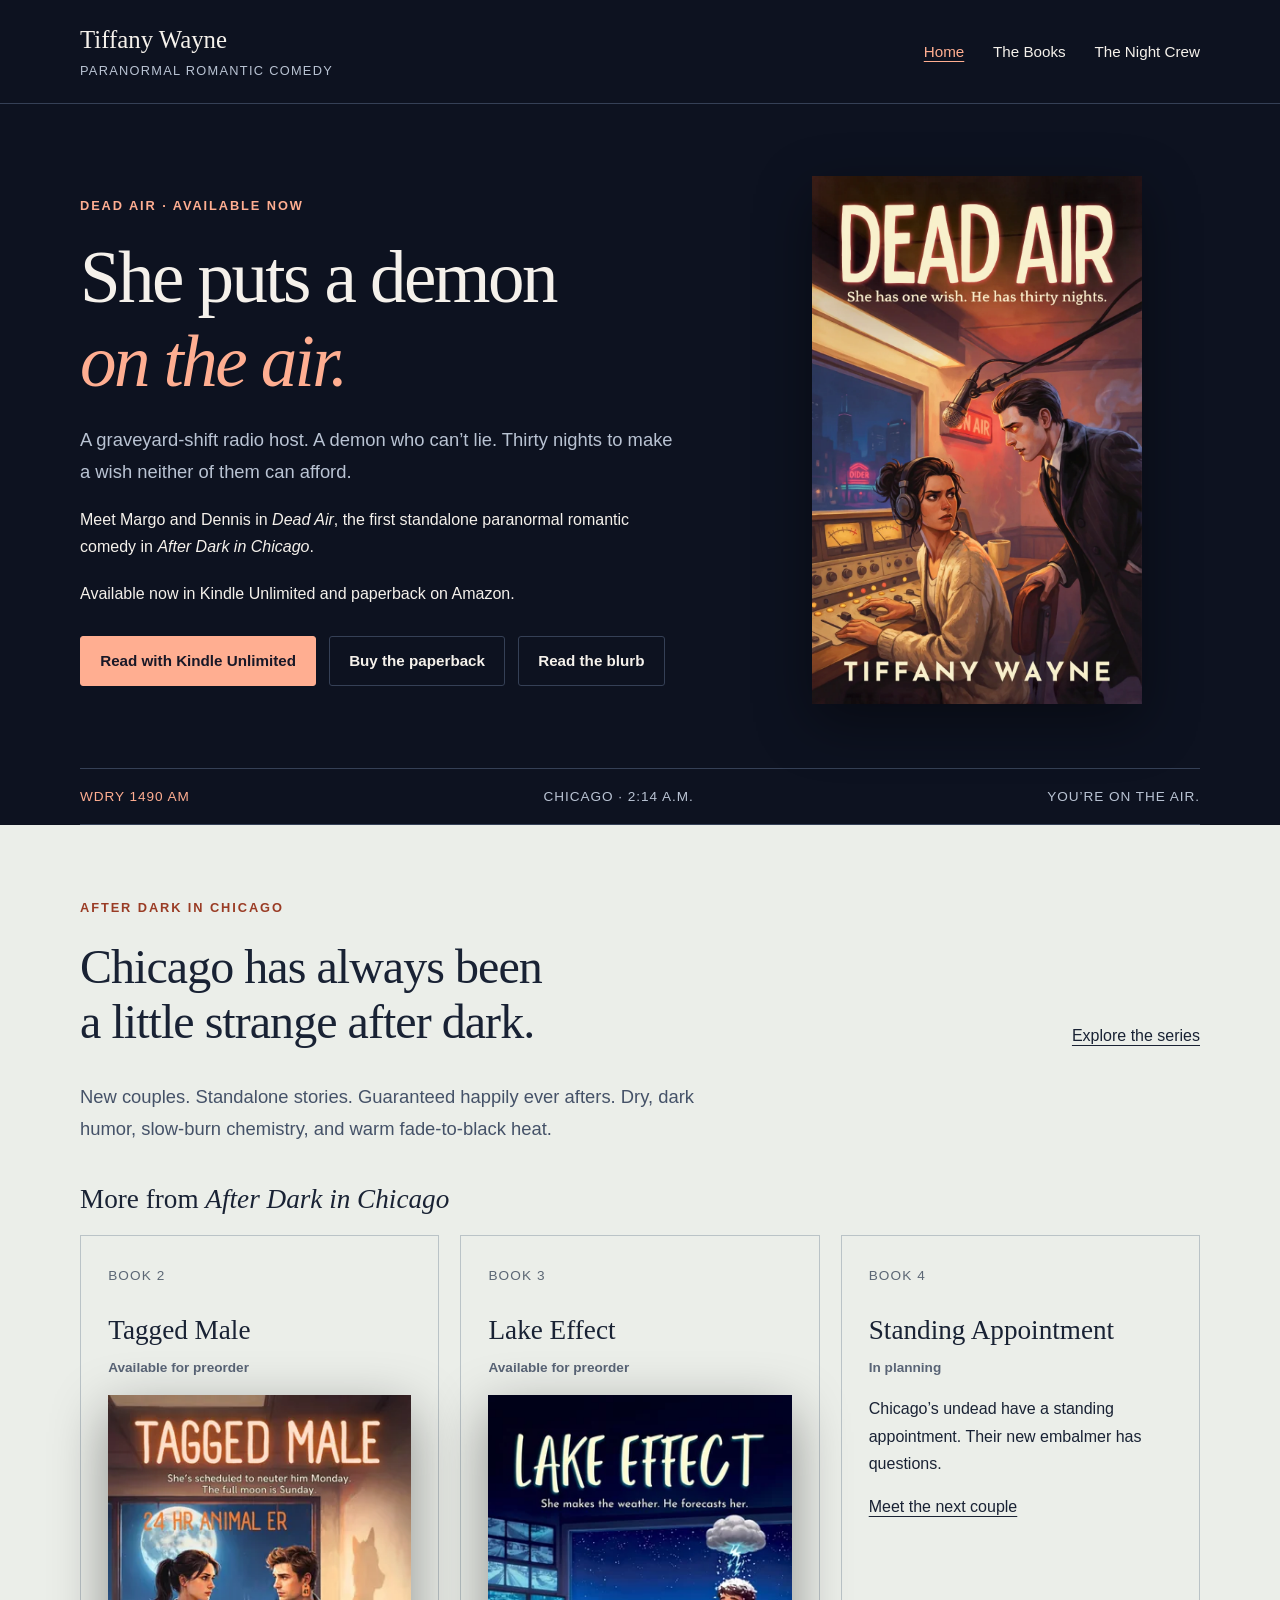
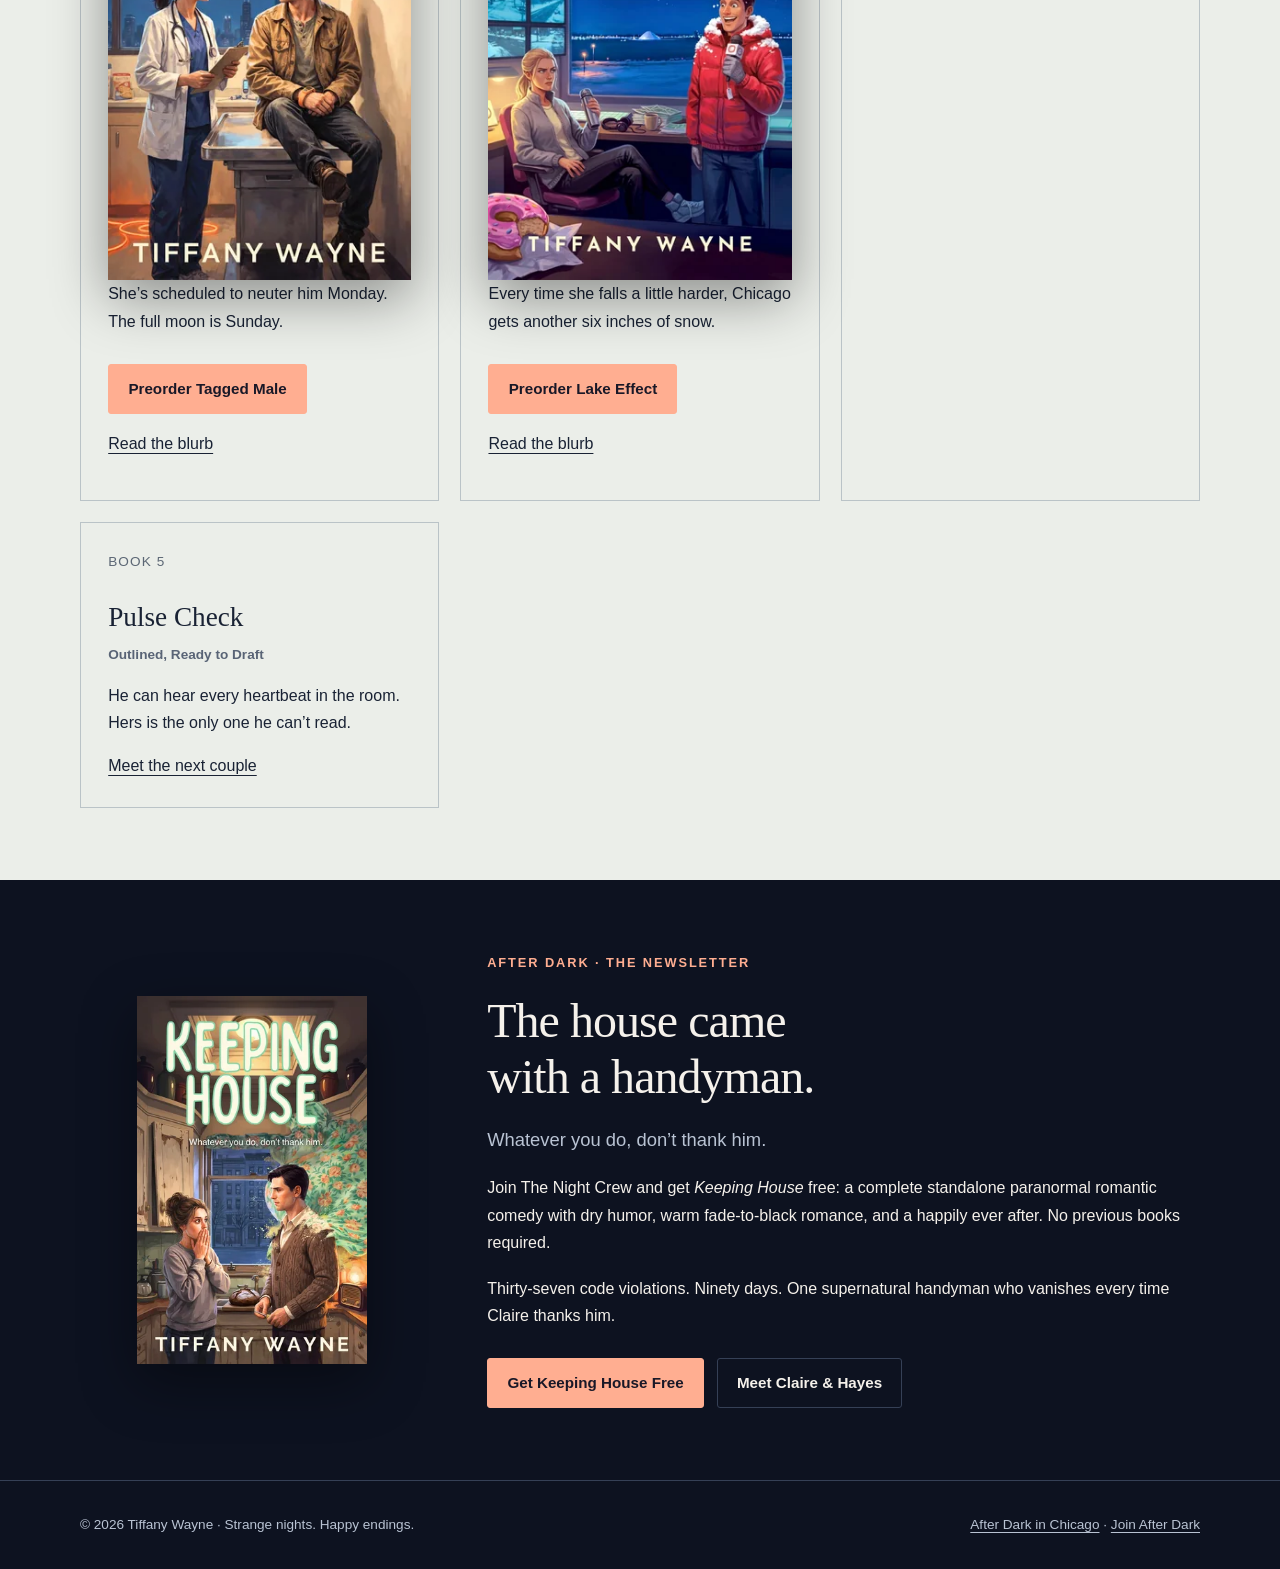
==== commit 5a709eb8: "Add files via upload" ====
--- a/index.html
+++ b/index.html
@@ -1,2 +1,2 @@
 <!doctype html>
-<html lang="en"><head><meta charset="utf-8"><meta name="viewport" content="width=device-width,initial-scale=1"><title>Paranormal Romcoms After Dark | Tiffany Wayne</title><meta name="description" content="Discover After Dark in Chicago by Tiffany Wayne. Read Dead Air in Kindle Unlimited or paperback, preorder Tagged Male and Lake Effect, and get Keeping House free when you join The Night Crew."><meta name="theme-color" content="#0d1220"><link rel="icon" href="assets/favicon.svg" type="image/svg+xml"><link rel="stylesheet" href="styles.css"><script src="site.js" defer></script></head><body><a class="skip" href="#main">Skip to content</a><header class="header"><div class="wrap nav"><a class="brand" href="index.html"><strong>Tiffany Wayne</strong><span>Paranormal romantic comedy</span></a><nav aria-label="Main navigation"><a href="index.html" aria-current="page">Home</a><a href="after-dark-in-chicago.html">The Books</a><a href="newsletter.html">The Night Crew</a></nav></div></header><main id="main"><div class="wrap"><section class="hero"><div><p class="eyebrow">Dead Air · Available now</p><h1>She puts a demon<br><em>on the air.</em></h1><p class="lede">A graveyard-shift radio host. A demon who can’t lie. Thirty nights to make a wish neither of them can afford.</p><p>Meet Margo and Dennis in <em>Dead Air</em>, the first standalone paranormal romantic comedy in <em>After Dark in Chicago</em>.</p><p class="availability">Available now in Kindle Unlimited and paperback on Amazon.</p><div class="buttons"><a class="button" href="https://www.amazon.com/dp/B0HLY9PJB9">Read with Kindle Unlimited</a><a class="button secondary" href="https://www.amazon.com/dp/B0HLY9PJB9">Buy the paperback</a><a class="button secondary" href="after-dark-in-chicago.html#dead-air">Read the blurb</a></div></div><div class="cover"><img data-cover src="assets/dead-air.webp" alt="Dead Air by Tiffany Wayne" fetchpriority="high" decoding="async"><div class="cover-fallback"><p>After Dark in Chicago · Book 1</p><strong>Dead Air</strong><p>Tiffany Wayne</p></div></div></section><div class="signal"><span>WDRY 1490 AM</span><span>Chicago · 2:14 a.m.</span><span>You’re on the air.</span></div></div><section class="section light"><div class="wrap"><p class="eyebrow">After Dark in Chicago</p><div class="section-head"><h2>Chicago has always been<br>a little strange after dark.</h2><a href="after-dark-in-chicago.html">Explore the series</a></div><p class="lede">New couples. Standalone stories. Guaranteed happily ever afters. Dry, dark humor, slow-burn chemistry, and warm fade-to-black heat.</p><h3 style="margin-top:2.5rem">More from <em>After Dark in Chicago</em></h3><div class="grid"><article class="card"><p class="number">BOOK 2</p><h3>Tagged Male</h3><p class="status">Available for preorder</p><div class="cover"><img data-cover src="assets/tagged-male-660.webp" srcset="assets/tagged-male-330.webp 330w, assets/tagged-male-660.webp 660w" sizes="(max-width: 600px) 220px, (max-width: 800px) 330px, 270px" width="660" height="1056" alt="Tagged Male by Tiffany Wayne — After Dark in Chicago, Book 2" loading="lazy" decoding="async"><div class="cover-fallback"><p>After Dark in Chicago · Book 2</p><strong>Tagged Male</strong><p>Tiffany Wayne</p></div></div><p>She’s scheduled to neuter him Monday. The full moon is Sunday.</p><div class="buttons"><a class="button" href="https://www.amazon.com/dp/B0HMGWNJTV">Preorder Tagged Male</a></div><p style="margin-top:1rem"><a href="after-dark-in-chicago.html#tagged-male">Read the blurb</a></p></article><article class="card"><p class="number">BOOK 3</p><h3>Lake Effect</h3><p class="status">Available for preorder</p><div class="cover"><img data-cover src="assets/lake-effect-660.webp" srcset="assets/lake-effect-330.webp 330w, assets/lake-effect-660.webp 660w" sizes="(max-width: 600px) 220px, (max-width: 800px) 330px, 270px" width="660" height="1056" alt="Lake Effect by Tiffany Wayne - After Dark in Chicago, Book 3" loading="lazy" decoding="async"><div class="cover-fallback"><p>After Dark in Chicago · Book 3</p><strong>Lake Effect</strong><p>Tiffany Wayne</p></div></div><p>Every time she falls a little harder, Chicago gets another six inches of snow.</p><div class="buttons"><a class="button" href="https://www.amazon.com/gp/product/B0HMQGWGZQ">Preorder Lake Effect</a></div><p style="margin-top:1rem"><a href="after-dark-in-chicago.html#lake-effect">Read the blurb</a></p></article><article class="card"><p class="number">BOOK 4</p><h3>Standing Appointment</h3><p class="status">In planning</p><p>Chicago’s undead have a standing appointment. Their new embalmer has questions.</p><a href="after-dark-in-chicago.html#standing-appointment">Meet the next couple</a></article><article class="card"><p class="number">BOOK 5</p><h3>Pulse Check</h3><p class="status">Outlined, Ready to Draft</p><p>He can hear every heartbeat in the room. Hers is the only one he can’t read.</p><a href="after-dark-in-chicago.html#pulse-check">Meet the next couple</a></article></div></div></section><section class="section"><div class="wrap crew"><div class="cover"><img data-cover src="assets/keeping-house-660.webp" srcset="assets/keeping-house-330.webp 330w, assets/keeping-house-660.webp 660w" sizes="(max-width:600px) 240px, 330px" width="660" height="1056" alt="Keeping House by Tiffany Wayne" loading="lazy" decoding="async"><div class="cover-fallback"><p>A standalone Hidden Chicago novelette</p><strong>Keeping House</strong><p>Tiffany Wayne</p></div></div><div><p class="eyebrow">After Dark · The newsletter</p><h2>The house came<br>with a handyman.</h2><p class="lede">Whatever you do, don’t thank him.</p><p>Join The Night Crew and get <em>Keeping House</em> free: a complete standalone paranormal romantic comedy with dry humor, warm fade-to-black romance, and a happily ever after. No previous books required.</p><p>Thirty-seven code violations. Ninety days. One supernatural handyman who vanishes every time Claire thanks him.</p><div class="buttons"><a class="button" href="https://tiffany-wayne.kit.com/d0032a8fa7">Get Keeping House Free</a><a class="button secondary" href="newsletter.html">Meet Claire &amp; Hayes</a></div></div></div></section></main><footer class="footer"><div class="wrap footer-inner"><p>© 2026 Tiffany Wayne · Strange nights. Happy endings.</p><p><a href="after-dark-in-chicago.html">After Dark in Chicago</a> · <a href="https://tiffany-wayne.kit.com/d0032a8fa7">Join After Dark</a></p></div></footer></body></html>+<html lang="en"><head><meta charset="utf-8"><meta name="viewport" content="width=device-width,initial-scale=1"><title>Paranormal Romcoms After Dark | Tiffany Wayne</title><meta name="description" content="Discover After Dark in Chicago by Tiffany Wayne. Read Dead Air in Kindle Unlimited or paperback, preorder Tagged Male and Lake Effect, and get Keeping House free when you join The Night Crew."><meta name="theme-color" content="#0d1220"><link rel="icon" href="assets/favicon.svg" type="image/svg+xml"><link rel="stylesheet" href="styles.css"><script src="site.js" defer></script></head><body><a class="skip" href="#main">Skip to content</a><header class="header"><div class="wrap nav"><a class="brand" href="index.html"><strong>Tiffany Wayne</strong><span>Paranormal romantic comedy</span></a><nav aria-label="Main navigation"><a href="index.html" aria-current="page">Home</a><a href="after-dark-in-chicago.html">The Books</a><a href="newsletter.html">The Night Crew</a></nav></div></header><main id="main"><div class="wrap"><section class="hero"><div><p class="eyebrow">Dead Air · Available now</p><h1>She puts a demon<br><em>on the air.</em></h1><p class="lede">A graveyard-shift radio host. A demon who can’t lie. Thirty nights to make a wish neither of them can afford.</p><p>Meet Margo and Dennis in <em>Dead Air</em>, the first standalone paranormal romantic comedy in <em>After Dark in Chicago</em>.</p><p class="availability">Available now in Kindle Unlimited and paperback on Amazon.</p><div class="buttons"><a class="button" href="https://www.amazon.com/dp/B0HLY9PJB9">Read with Kindle Unlimited</a><a class="button secondary" href="https://www.amazon.com/dp/B0HLY9PJB9">Buy the paperback</a><a class="button secondary" href="after-dark-in-chicago.html#dead-air">Read the blurb</a></div></div><div class="cover"><img data-cover src="assets/dead-air.webp" alt="Dead Air by Tiffany Wayne" fetchpriority="high" decoding="async"><div class="cover-fallback"><p>After Dark in Chicago · Book 1</p><strong>Dead Air</strong><p>Tiffany Wayne</p></div></div></section><div class="signal"><span>WDRY 1490 AM</span><span>Chicago · 2:14 a.m.</span><span>You’re on the air.</span></div></div><section class="section light"><div class="wrap"><p class="eyebrow">After Dark in Chicago</p><div class="section-head"><h2>Chicago has always been<br>a little strange after dark.</h2><a href="after-dark-in-chicago.html">Explore the series</a></div><p class="lede">New couples. Standalone stories. Guaranteed happily ever afters. Dry, dark humor, slow-burn chemistry, and warm fade-to-black heat.</p><h3 style="margin-top:2.5rem">More from <em>After Dark in Chicago</em></h3><div class="grid"><article class="card"><p class="number">BOOK 2</p><h3>Tagged Male</h3><p class="status">Available for preorder</p><div class="cover"><img data-cover src="assets/tagged-male-660.webp" srcset="assets/tagged-male-330.webp 330w, assets/tagged-male-660.webp 660w" sizes="(max-width: 600px) 220px, (max-width: 800px) 330px, 270px" width="660" height="1056" alt="Tagged Male by Tiffany Wayne — After Dark in Chicago, Book 2" loading="lazy" decoding="async"><div class="cover-fallback"><p>After Dark in Chicago · Book 2</p><strong>Tagged Male</strong><p>Tiffany Wayne</p></div></div><p>She’s scheduled to neuter him Monday. The full moon is Sunday.</p><div class="buttons"><a class="button" href="https://www.amazon.com/dp/B0HMGWNJTV">Preorder Tagged Male</a></div><p style="margin-top:1rem"><a href="after-dark-in-chicago.html#tagged-male">Read the blurb</a></p></article><article class="card"><p class="number">BOOK 3</p><h3>Lake Effect</h3><p class="status">Available for preorder</p><div class="cover"><img data-cover src="assets/lake-effect-660.webp" srcset="assets/lake-effect-330.webp 330w, assets/lake-effect-660.webp 660w" sizes="(max-width: 600px) 220px, (max-width: 800px) 330px, 270px" width="660" height="1056" alt="Lake Effect by Tiffany Wayne - After Dark in Chicago, Book 3" loading="lazy" decoding="async"><div class="cover-fallback"><p>After Dark in Chicago · Book 3</p><strong>Lake Effect</strong><p>Tiffany Wayne</p></div></div><p>Every time she falls a little harder, Chicago gets another six inches of snow.</p><div class="buttons"><a class="button" href="https://www.amazon.com/gp/product/B0HMQGWGZQ">Preorder Lake Effect</a></div><p style="margin-top:1rem"><a href="after-dark-in-chicago.html#lake-effect">Read the blurb</a></p></article><article class="card"><p class="number">BOOK 4</p><h3>Standing Appointment</h3><p class="status">In planning</p><p>Chicago’s undead have a standing appointment. Their new embalmer has questions.</p><a href="after-dark-in-chicago.html#standing-appointment">Meet the next couple</a></article><article class="card"><p class="number">BOOK 5</p><h3>Pulse Check</h3><p class="status">Outlined, Ready to Draft</p><p>He can hear every heartbeat in the room. Hers is the only one he can’t read.</p><a href="after-dark-in-chicago.html#pulse-check">Meet the next couple</a></article></div></div></section><section class="section"><div class="wrap crew"><div class="cover"><img data-cover src="assets/keeping-house-660.webp" srcset="assets/keeping-house-330.webp 330w, assets/keeping-house-660.webp 660w" sizes="(max-width:600px) 240px, 330px" width="660" height="1056" alt="Keeping House by Tiffany Wayne" loading="lazy" decoding="async"><div class="cover-fallback"><p>A standalone Hidden Chicago novelette</p><strong>Keeping House</strong><p>Tiffany Wayne</p></div></div><div><p class="eyebrow">After Dark · The newsletter</p><h2>The house came<br>with a handyman.</h2><p class="lede">Whatever you do, don’t thank him.</p><p>Join The Night Crew and get <em>Keeping House</em> free: a complete standalone paranormal romantic comedy with dry humor, warm fade-to-black romance, and a happily ever after. No previous books required.</p><p>Thirty-seven code violations. Ninety days. One supernatural handyman who vanishes every time Claire thanks him.</p><div class="buttons"><a class="button" href="https://tiffany-wayne.kit.com/242f8a1120">Get Keeping House Free</a><a class="button secondary" href="newsletter.html">Meet Claire &amp; Hayes</a></div></div></div></section></main><footer class="footer"><div class="wrap footer-inner"><p>© 2026 Tiffany Wayne · Strange nights. Happy endings.</p><p><a href="after-dark-in-chicago.html">After Dark in Chicago</a> · <a href="https://tiffany-wayne.kit.com/242f8a1120">Join After Dark</a></p></div></footer></body></html>
